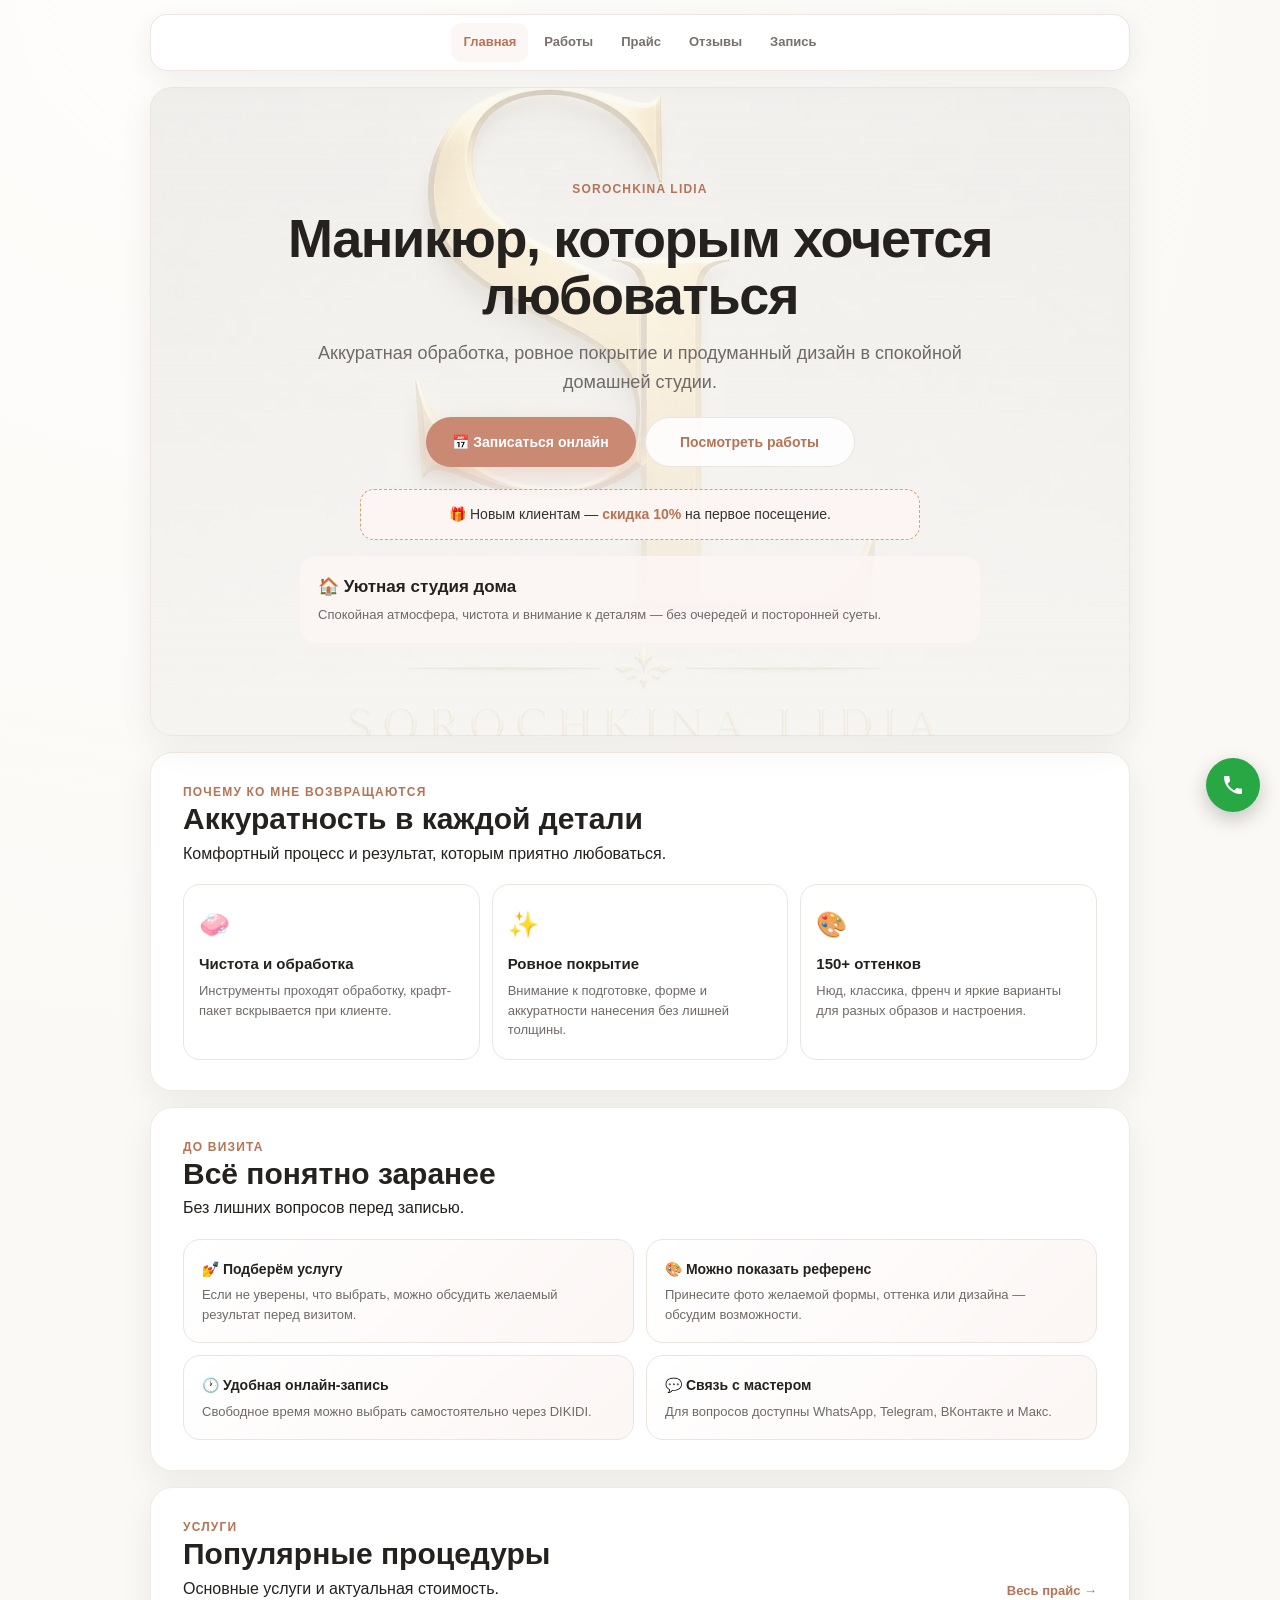
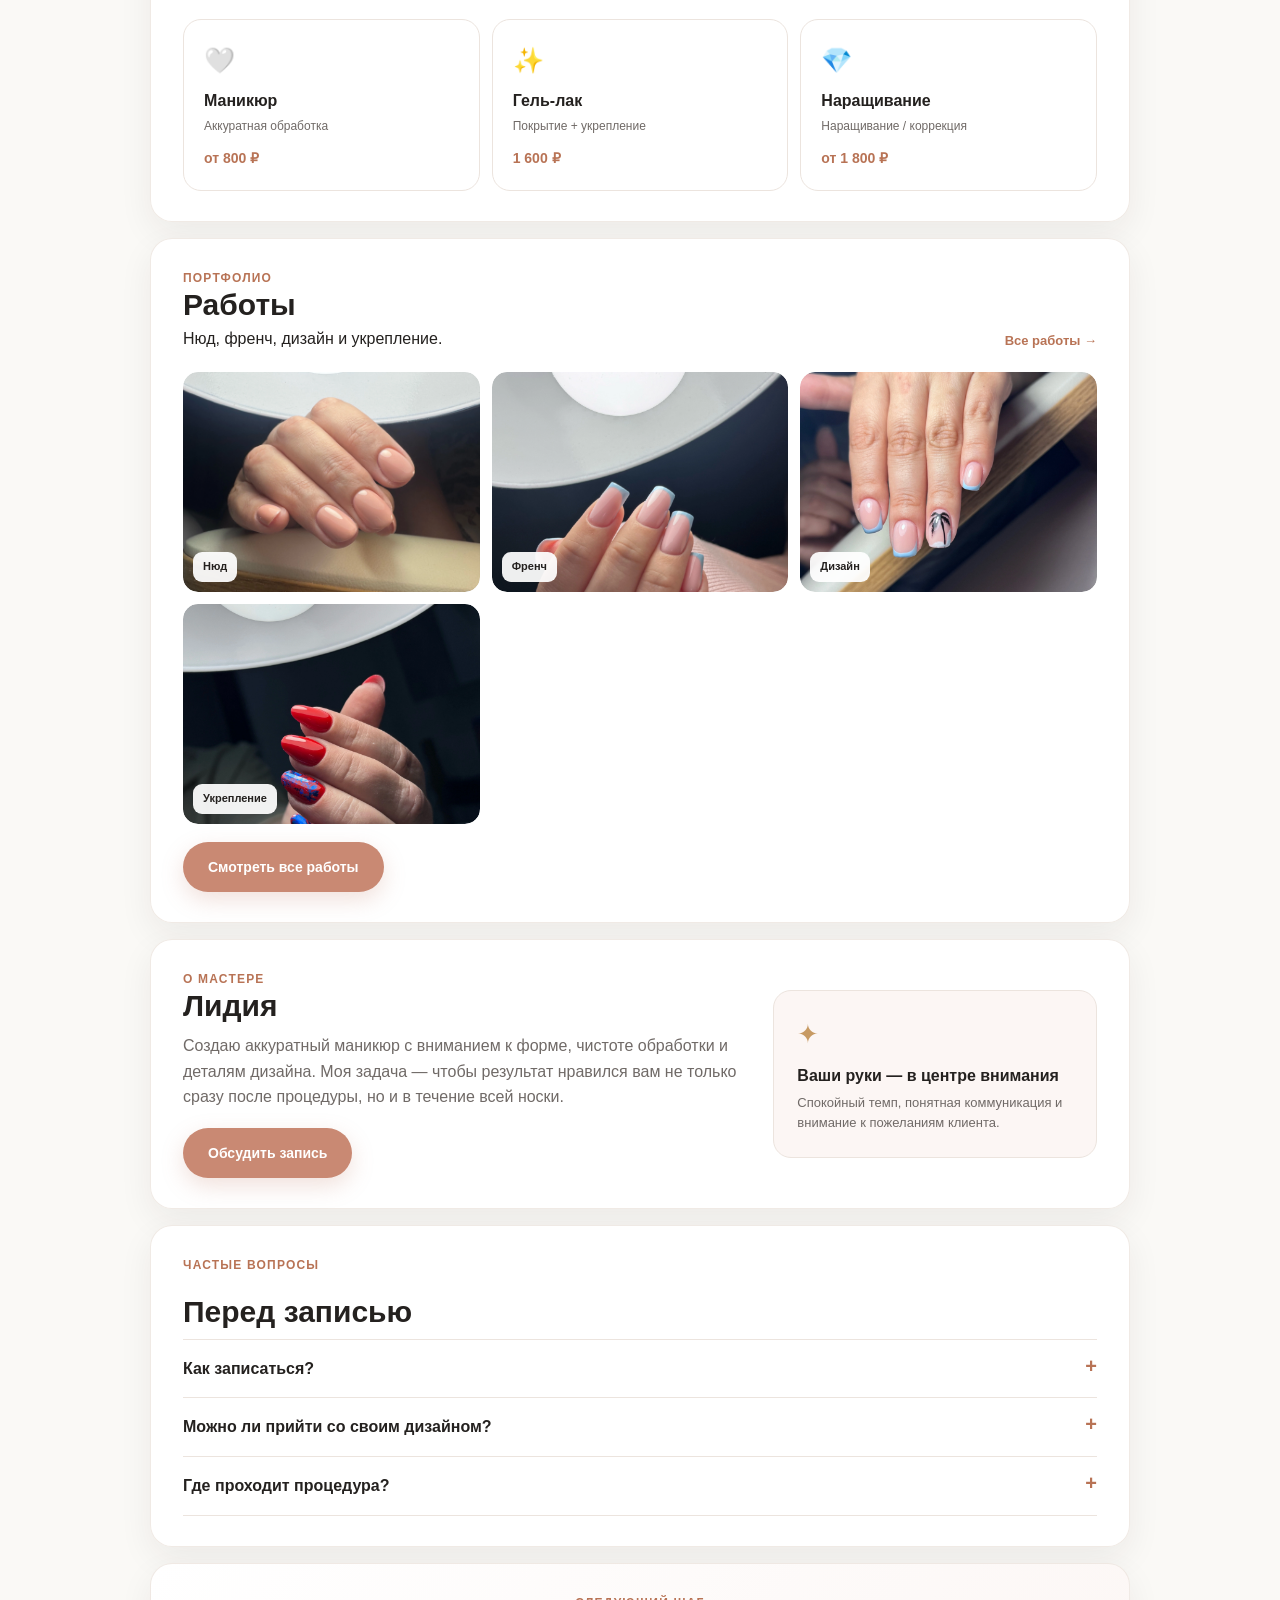
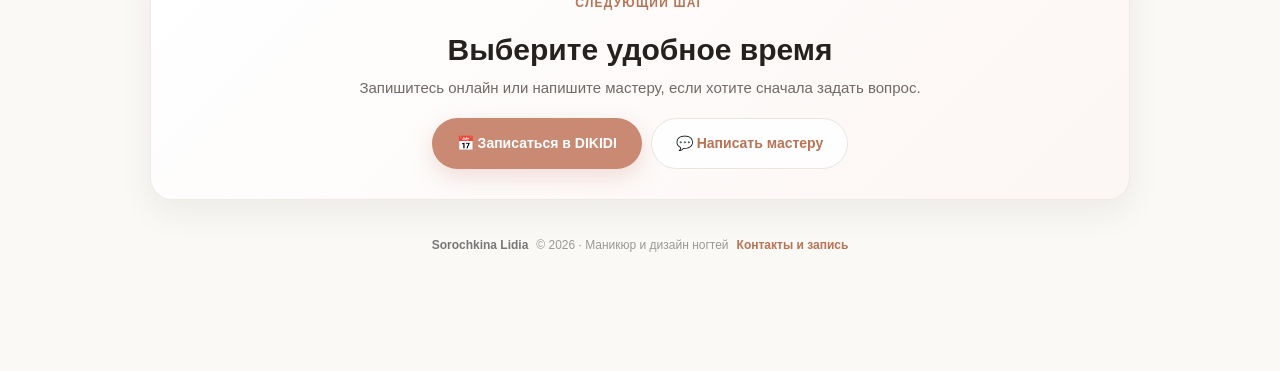
==== index.html @ 830adc74 "seo: add structured metadata to homepage" ====
<!DOCTYPE html>
<html lang="ru">
<head>
<meta charset="UTF-8"><meta name="viewport" content="width=device-width, initial-scale=1.0">
<meta name="description" content="Sorochkina Lidia — аккуратный маникюр, гель-лак, укрепление, наращивание и дизайн ногтей. Онлайн-запись и портфолио работ.">
<meta name="theme-color" content="#faf9f6"><meta name="robots" content="index,follow">
<meta property="og:title" content="Sorochkina Lidia — маникюр и дизайн ногтей"><meta property="og:description" content="Портфолио, цены и онлайн-запись к мастеру маникюра Sorochkina Lidia."><meta property="og:type" content="website">
<title>Sorochkina Lidia | Маникюр и дизайн ногтей</title><link rel="stylesheet" href="style.css">
<script type="application/ld+json">{"@context":"https://schema.org","@type":"Person","name":"Sorochkina Lidia","jobTitle":"Мастер маникюра","description":"Мастер маникюра: покрытие, укрепление, наращивание и дизайн ногтей.","sameAs":["https://vk.com/id_sorochkina.lidia","https://t.me/princess1118L"]}</script>
</head>
<body><a class="skip-link" href="#main">К содержанию</a><div class="container">
<nav class="nav-menu" aria-label="Основная навигация"><a href="index.html" class="active">Главная</a><a href="gallery.html">Работы</a><a href="prices.html">Прайс</a><a href="reviews.html">Отзывы</a><a href="booking.html">Запись</a></nav>
<main id="main">
<section class="hero"><p class="hero-kicker">SOROCHKINA LIDIA</p><h1>Маникюр, которым хочется любоваться</h1><p>Аккуратная обработка, ровное покрытие и продуманный дизайн в спокойной домашней студии.</p><div class="hero-actions"><a href="https://dikidi.ru/1671478" class="btn" target="_blank" rel="noopener noreferrer">📅 Записаться онлайн</a><a href="gallery.html" class="btn btn-light">Посмотреть работы</a></div><div class="offer"><p>🎁 Новым клиентам — <strong>скидка 10%</strong> на первое посещение.</p></div><div class="hero-studio"><h3>🏠 Уютная студия дома</h3><p>Спокойная атмосфера, чистота и внимание к деталям — без очередей и посторонней суеты.</p></div></section>
<section class="section"><div class="section-heading"><div><p class="eyebrow">Почему ко мне возвращаются</p><h2>Аккуратность в каждой детали</h2><p>Комфортный процесс и результат, которым приятно любоваться.</p></div></div><div class="benefits"><div class="benefit-card"><div class="benefit-icon">🧼</div><h3>Чистота и обработка</h3><p>Инструменты проходят обработку, крафт-пакет вскрывается при клиенте.</p></div><div class="benefit-card"><div class="benefit-icon">✨</div><h3>Ровное покрытие</h3><p>Внимание к подготовке, форме и аккуратности нанесения без лишней толщины.</p></div><div class="benefit-card"><div class="benefit-icon">🎨</div><h3>150+ оттенков</h3><p>Нюд, классика, френч и яркие варианты для разных образов и настроения.</p></div></div></section>
<section class="section"><div class="section-heading"><div><p class="eyebrow">До визита</p><h2>Всё понятно заранее</h2><p>Без лишних вопросов перед записью.</p></div></div><div class="trust-grid"><div class="trust-item"><strong>💅 Подберём услугу</strong><span>Если не уверены, что выбрать, можно обсудить желаемый результат перед визитом.</span></div><div class="trust-item"><strong>🎨 Можно показать референс</strong><span>Принесите фото желаемой формы, оттенка или дизайна — обсудим возможности.</span></div><div class="trust-item"><strong>🕐 Удобная онлайн-запись</strong><span>Свободное время можно выбрать самостоятельно через DIKIDI.</span></div><div class="trust-item"><strong>💬 Связь с мастером</strong><span>Для вопросов доступны WhatsApp, Telegram, ВКонтакте и Макс.</span></div></div></section>
<section class="section"><div class="section-heading"><div><p class="eyebrow">Услуги</p><h2>Популярные процедуры</h2><p>Основные услуги и актуальная стоимость.</p></div><a class="mini-link" href="prices.html">Весь прайс →</a></div><div class="service-grid"><a class="service-card" href="prices.html"><span class="service-icon">🤍</span><strong>Маникюр</strong><span>Аккуратная обработка</span><b>от 800 ₽</b></a><a class="service-card" href="prices.html"><span class="service-icon">✨</span><strong>Гель-лак</strong><span>Покрытие + укрепление</span><b>1 600 ₽</b></a><a class="service-card" href="prices.html"><span class="service-icon">💎</span><strong>Наращивание</strong><span>Наращивание / коррекция</span><b>от 1 800 ₽</b></a></div></section>
<section class="section"><div class="section-heading"><div><p class="eyebrow">Портфолио</p><h2>Работы</h2><p>Нюд, френч, дизайн и укрепление.</p></div><a class="mini-link" href="gallery.html">Все работы →</a></div><div class="gallery-grid home-gallery"><div class="gallery-card"><img src="photo1.jpg" alt="Маникюр в нюдовом оттенке" class="gallery-img" loading="lazy"><span class="gallery-label">Нюд</span></div><div class="gallery-card"><img src="photo2.jpg" alt="Французский маникюр" class="gallery-img" loading="lazy"><span class="gallery-label">Френч</span></div><div class="gallery-card"><img src="photo3.jpg" alt="Маникюр с дизайном" class="gallery-img" loading="lazy"><span class="gallery-label">Дизайн</span></div><div class="gallery-card"><img src="photo4.jpg" alt="Маникюр с укреплением" class="gallery-img" loading="lazy"><span class="gallery-label">Укрепление</span></div></div><a href="gallery.html" class="btn" style="margin-top:18px">Смотреть все работы</a></section>
<section class="section about-section"><div class="about-copy"><p class="eyebrow">О мастере</p><h2>Лидия</h2><p>Создаю аккуратный маникюр с вниманием к форме, чистоте обработки и деталям дизайна. Моя задача — чтобы результат нравился вам не только сразу после процедуры, но и в течение всей носки.</p><a href="booking.html" class="btn">Обсудить запись</a></div><div class="about-note"><span>✦</span><strong>Ваши руки — в центре внимания</strong><p>Спокойный темп, понятная коммуникация и внимание к пожеланиям клиента.</p></div></section>
<section class="section faq-section"><p class="eyebrow">Частые вопросы</p><h2>Перед записью</h2><details><summary>Как записаться?</summary><p>Самый быстрый способ — открыть онлайн-запись DIKIDI и выбрать подходящее время. Для вопросов можно написать мастеру.</p></details><details><summary>Можно ли прийти со своим дизайном?</summary><p>Да. Можно заранее показать референс, чтобы обсудить желаемый результат и возможность его выполнения.</p></details><details><summary>Где проходит процедура?</summary><p>Процедура проходит в уютной домашней студии. Точный адрес и детали визита уточняются при записи.</p></details></section>
<section class="section final-cta"><p class="eyebrow">Следующий шаг</p><h2>Выберите удобное время</h2><p>Запишитесь онлайн или напишите мастеру, если хотите сначала задать вопрос.</p><div class="hero-actions"><a href="https://dikidi.ru/1671478" class="btn" target="_blank" rel="noopener noreferrer">📅 Записаться в DIKIDI</a><a href="booking.html" class="btn btn-light">💬 Написать мастеру</a></div></section>
</main><footer class="footer"><strong>Sorochkina Lidia</strong><span>© 2026 · Маникюр и дизайн ногтей</span><a href="booking.html">Контакты и запись</a></footer></div>
<a href="tel:+79208876591" class="phone-float-btn" aria-label="Позвонить мастеру"><svg xmlns="http://www.w3.org/2000/svg" viewBox="0 0 24 24" fill="white" width="24" height="24" aria-hidden="true"><path d="M6.62 10.79c1.44 2.83 3.76 5.14 6.59 6.59l2.2-2.2c.27-.27.67-.36 1.02-.24 1.12.37 2.33.57 3.57.57.55 0 1 .45 1 1V20c0 .55-.45 1-1 1-9.39 0-17-7.61-17-17 0-.55.45-1 1-1h3.5c.55 0 1 .45 1 1 0 1.25.2 2.45.57 3.57.11.35.03.74-.25 1.02l-2.2 2.2z"/></svg></a><div class="mobile-cta"><a class="cta-primary" href="https://dikidi.ru/1671478" target="_blank" rel="noopener noreferrer">📅 Записаться</a><a class="cta-secondary" href="booking.html">💬 Написать</a></div><script src="script.js" defer></script>
</body></html>
---- style.css ----
:root{--bg:#faf9f6;--surface:#fff;--soft:#fcf6f4;--text:#24211f;--muted:#706a67;--accent:#c98973;--accent-dark:#b87355;--line:#ece4de;--gold:#c79a63;--shadow:0 12px 34px rgba(44,36,31,.065);--radius:22px}
*{margin:0;padding:0;box-sizing:border-box}
html{scroll-behavior:smooth}
body{background:radial-gradient(circle at 15% 0%,#fffdfb 0,transparent 30%),var(--bg);color:var(--text);line-height:1.6;font-family:-apple-system,BlinkMacSystemFont,"Segoe UI",Roboto,Helvetica,Arial,sans-serif;padding-bottom:76px}
body.no-scroll{overflow:hidden}
a{color:inherit}button,input{font:inherit}
.skip-link{position:fixed;left:12px;top:-60px;z-index:20000;background:#24211f;color:#fff;padding:10px 14px;border-radius:10px;text-decoration:none}.skip-link:focus{top:12px}
.container{width:min(calc(100% - 24px),980px);margin:0 auto;padding:14px 0 20px}
.nav-menu{position:sticky;top:10px;z-index:50;display:flex;justify-content:center;flex-wrap:wrap;gap:4px;background:rgba(255,255,255,.94);backdrop-filter:blur(14px);padding:8px;border:1px solid rgba(236,228,222,.9);border-radius:17px;margin-bottom:16px;box-shadow:0 7px 25px rgba(44,36,31,.07)}
.nav-menu a{text-decoration:none;color:#77706c;font-size:13px;font-weight:700;padding:9px 12px;border-radius:11px;transition:.2s ease}.nav-menu a:hover,.nav-menu a.active{color:var(--accent-dark);background:var(--soft)}
.section,.hero{background:rgba(255,255,255,.97);padding:30px 22px;border-radius:var(--radius);margin-bottom:16px;box-shadow:var(--shadow);border:1px solid rgba(236,228,222,.78)}
.section h2{font-size:clamp(24px,4vw,30px);line-height:1.15;margin-bottom:9px}.section>p{font-size:15px;color:var(--muted);margin-bottom:20px}
.hero{position:relative;overflow:hidden;text-align:center;padding:clamp(54px,9vw,92px) 22px;background-image:linear-gradient(rgba(250,249,246,.76),rgba(250,249,246,.92)),url('logo.jpg');background-size:cover;background-position:center}
.hero h1{max-width:760px;margin:0 auto 15px;font-size:clamp(31px,5.2vw,54px);line-height:1.06;letter-spacing:-.025em}.hero>p:not(.hero-kicker){max-width:680px;margin:0 auto 20px;font-size:clamp(15px,2vw,18px);color:var(--muted)}
.hero-kicker,.eyebrow{color:var(--accent-dark)!important;font-weight:850!important;letter-spacing:.1em;text-transform:uppercase;font-size:12px!important}.hero-kicker{margin-bottom:11px!important}
.hero-actions{display:flex;justify-content:center;gap:9px;flex-wrap:wrap}.btn{display:inline-flex;align-items:center;justify-content:center;min-height:48px;background:var(--accent);color:#fff;padding:13px 24px;border-radius:999px;text-decoration:none;font-weight:800;font-size:14px;text-align:center;box-shadow:0 8px 22px rgba(201,137,115,.25);transition:.2s ease;border:1px solid transparent}.btn:hover{transform:translateY(-2px);background:var(--accent-dark);box-shadow:0 11px 26px rgba(201,137,115,.31)}.btn:focus-visible,.mini-link:focus-visible,.nav-menu a:focus-visible,.service-card:focus-visible{outline:3px solid rgba(201,137,115,.35);outline-offset:3px}.btn-light{background:rgba(255,255,255,.86);color:var(--accent-dark);border-color:var(--line);box-shadow:none}.btn-light:hover{background:#fff}.hero .btn{min-width:210px}
.offer{max-width:560px;margin:22px auto 16px;padding:13px 16px;border:1.5px dashed #d4a373;border-radius:14px;background:rgba(252,246,244,.92)}.offer p{margin:0!important;color:#333!important;font-size:14px!important}.offer strong{color:var(--accent-dark)}
.hero-studio{max-width:680px;margin:0 auto;padding:17px 18px;border-radius:16px;background:rgba(252,246,244,.9);text-align:left}.hero-studio h3{margin-bottom:5px;font-size:17px}.hero-studio p{margin:0!important;color:var(--muted);font-size:13px!important}
.section-heading{display:flex;justify-content:space-between;align-items:end;gap:18px;margin-bottom:18px}.section-heading h2{margin-bottom:4px}.section-heading p{margin:0}.mini-link{color:var(--accent-dark);font-size:13px;font-weight:800;text-decoration:none;white-space:nowrap}
.benefits{display:grid;grid-template-columns:repeat(3,1fr);gap:12px}.benefit-card{padding:19px 15px;border:1px solid var(--line);border-radius:17px;background:#fff}.benefit-icon{font-size:25px;margin-bottom:8px}.benefit-card h3{font-size:15px;margin-bottom:5px}.benefit-card p{margin:0;color:var(--muted);font-size:13px;line-height:1.5}
.trust-grid{display:grid;grid-template-columns:repeat(2,1fr);gap:12px}.trust-item{padding:18px;border:1px solid var(--line);border-radius:17px;background:linear-gradient(135deg,#fff,#fcf6f4)}.trust-item strong{display:block;margin-bottom:5px;font-size:14px}.trust-item span{display:block;font-size:13px;color:var(--muted);line-height:1.5}
.service-grid{display:grid;grid-template-columns:repeat(3,1fr);gap:12px}.service-card{display:flex;flex-direction:column;gap:3px;padding:20px;border:1px solid var(--line);border-radius:18px;background:#fff;text-decoration:none;transition:.2s ease}.service-card:hover{transform:translateY(-3px);box-shadow:0 12px 28px rgba(44,36,31,.08);border-color:#dfc9bd}.service-icon{font-size:25px;margin-bottom:5px}.service-card strong{font-size:16px}.service-card span:not(.service-icon){font-size:12px;color:var(--muted)}.service-card b{color:var(--accent-dark);font-size:14px;margin-top:8px}
.price-list{margin-top:18px}.price-item{display:flex;justify-content:space-between;align-items:center;gap:18px;padding:17px 0;border-bottom:1px dashed var(--line)}.price-item:last-child{border-bottom:none}.price-name{color:#444;flex:1;font-size:14px}.price-name small{color:var(--muted);font-size:12px}.price-value{color:var(--accent-dark);font-weight:850;white-space:nowrap}
.gallery-grid{display:grid;grid-template-columns:repeat(2,minmax(0,1fr));gap:12px;margin-top:20px}.gallery-img{width:100%;height:220px;display:block;object-fit:cover;border-radius:15px;cursor:zoom-in;box-shadow:0 5px 18px rgba(0,0,0,.07);transition:transform .25s ease,filter .25s ease}.gallery-img:hover{transform:translateY(-2px);filter:brightness(.96)}.gallery-card{position:relative;overflow:hidden;border-radius:15px}.gallery-card .gallery-img{margin:0}.gallery-label{position:absolute;left:10px;bottom:10px;background:rgba(255,255,255,.93);padding:6px 10px;border-radius:9px;font-size:11px;font-weight:800;pointer-events:none}
.review-card{background:var(--soft);padding:17px;border-radius:16px;margin-bottom:12px;border:1px solid var(--line)}.review-header{display:flex;justify-content:space-between;gap:10px;margin-bottom:6px;font-size:14px}.review-author{font-weight:800}.review-stars{color:var(--accent);letter-spacing:2px;font-size:12px}.review-text{font-size:13px;color:#555;line-height:1.5}
.booking-grid{display:grid;grid-template-columns:1fr 1fr;gap:12px;margin-top:18px}.booking-card{padding:21px;border:1px solid var(--line);border-radius:18px;background:#fff}.booking-card h3{margin-bottom:6px}.booking-card p{color:var(--muted);font-size:14px;margin-bottom:14px}.booking-card .btn{width:100%}
.social-container{display:grid;grid-template-columns:repeat(2,1fr);gap:8px;margin-top:14px}.social-btn{padding:12px 8px;border-radius:12px;text-align:center;text-decoration:none;color:#fff;font-size:12px;font-weight:800;transition:.2s ease}.social-btn:hover{transform:translateY(-2px);filter:brightness(.96)}.btn-wa{background:#25D366}.btn-tg{background:#0088cc}.btn-vk{background:#0077ff}.btn-max{background:#333}
.about-section{display:grid;grid-template-columns:1.4fr .8fr;gap:24px;align-items:center}.about-copy p:not(.eyebrow){max-width:650px;color:var(--muted);margin:0 0 18px}.about-note{padding:23px;border-radius:18px;background:var(--soft);border:1px solid var(--line)}.about-note span{font-size:26px;color:var(--gold)}.about-note strong{display:block;margin:7px 0 4px}.about-note p{font-size:13px;color:var(--muted)}
.faq-section details{border-top:1px solid var(--line);padding:16px 0}.faq-section details:last-child{border-bottom:1px solid var(--line)}.faq-section summary{cursor:pointer;font-weight:750;list-style:none;padding-right:25px;position:relative}.faq-section summary::-webkit-details-marker{display:none}.faq-section summary:after{content:'+';position:absolute;right:0;color:var(--accent-dark);font-size:20px;line-height:1}.faq-section details[open] summary:after{content:'−'}.faq-section details p{color:var(--muted);font-size:14px;margin:9px 0 0;max-width:800px}
.final-cta{text-align:center;background:linear-gradient(135deg,#fff,#fcf6f4)}.final-cta>p:not(.eyebrow){max-width:620px;margin:0 auto 18px}.final-cta .hero-actions{margin-top:5px}
.footer{display:flex;justify-content:center;align-items:center;gap:8px;flex-wrap:wrap;text-align:center;padding:20px 10px;font-size:12px;color:#999}.footer strong{color:#777}.footer a{color:var(--accent-dark);font-weight:750;text-decoration:none}
.phone-float-btn{position:fixed;bottom:88px;right:20px;width:54px;height:54px;background:#28a745;border-radius:50%;display:flex;align-items:center;justify-content:center;box-shadow:0 7px 20px rgba(0,0,0,.22);z-index:9999;transition:transform .2s ease}.phone-float-btn:hover{transform:scale(1.08)}
.mobile-cta{display:none;position:fixed;left:10px;right:10px;bottom:10px;z-index:9998;padding:6px;background:rgba(255,255,255,.95);backdrop-filter:blur(12px);border:1px solid var(--line);border-radius:16px;box-shadow:0 8px 30px rgba(44,36,31,.15);grid-template-columns:1fr 1fr;gap:6px}.mobile-cta a{min-height:46px;display:flex;align-items:center;justify-content:center;border-radius:11px;text-decoration:none;font-size:13px;font-weight:850}.mobile-cta .cta-primary{background:var(--accent);color:#fff}.mobile-cta .cta-secondary{background:var(--soft);color:var(--accent-dark)}
.lightbox{position:fixed;inset:0;background:rgba(20,17,15,.93);display:none;align-items:center;justify-content:center;padding:24px;z-index:10000}.lightbox.open{display:flex}.lightbox img{max-width:min(100%,1100px);max-height:88vh;object-fit:contain;border-radius:12px}.lightbox-close{position:absolute;top:16px;right:18px;width:44px;height:44px;border:0;border-radius:50%;background:#fff;color:#333;font-size:25px;cursor:pointer}.lightbox-prev,.lightbox-next{position:absolute;top:50%;transform:translateY(-50%);width:46px;height:46px;border:0;border-radius:50%;background:rgba(255,255,255,.92);color:#333;font-size:24px;cursor:pointer}.lightbox-prev{left:18px}.lightbox-next{right:18px}.lightbox-caption{position:absolute;bottom:18px;left:70px;right:70px;text-align:center;color:#fff;font-size:13px}
@media(min-width:701px){.gallery-grid{grid-template-columns:repeat(3,minmax(0,1fr))}.section,.hero{padding-left:32px;padding-right:32px}}
@media(max-width:700px){.container{width:min(calc(100% - 20px),600px)}.nav-menu{justify-content:flex-start;overflow-x:auto;flex-wrap:nowrap;scrollbar-width:none}.nav-menu::-webkit-scrollbar{display:none}.nav-menu a{flex:0 0 auto}.benefits,.booking-grid,.service-grid,.trust-grid{grid-template-columns:1fr}.about-section{grid-template-columns:1fr;gap:16px}.gallery-img{height:180px}.section-heading{align-items:start;flex-direction:column;gap:4px}.mini-link{display:none}.mobile-cta{display:grid}.phone-float-btn{bottom:82px}.lightbox-prev{left:9px}.lightbox-next{right:9px}.lightbox-caption{left:60px;right:60px}}
@media(max-width:420px){.hero h1{font-size:29px}.section,.hero{padding:23px 16px}.gallery-grid{gap:9px}.gallery-img{height:155px}.phone-float-btn{width:50px;height:50px;right:14px;bottom:78px}.hero-actions .btn{width:100%}.service-card{padding:17px}}
@media(prefers-reduced-motion:reduce){html{scroll-behavior:auto}.btn,.gallery-img,.service-card,.social-btn{transition:none}}
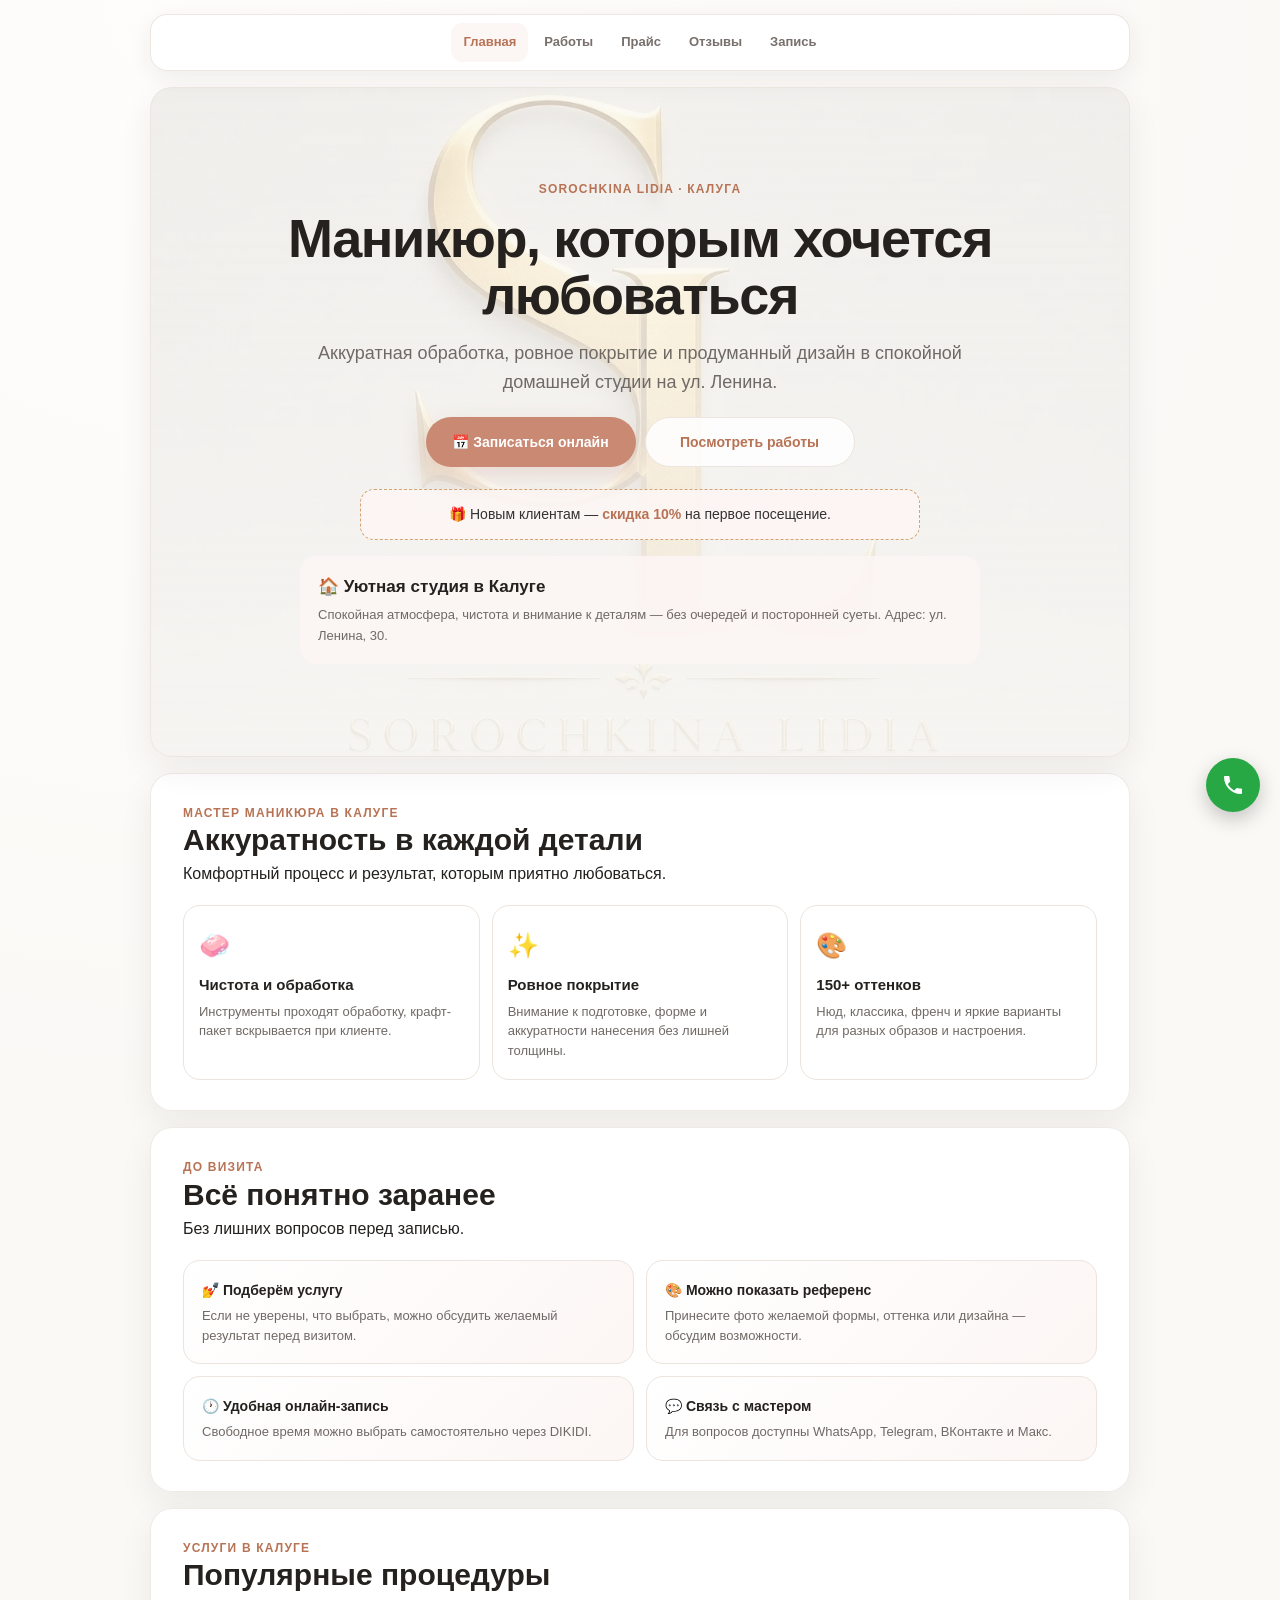
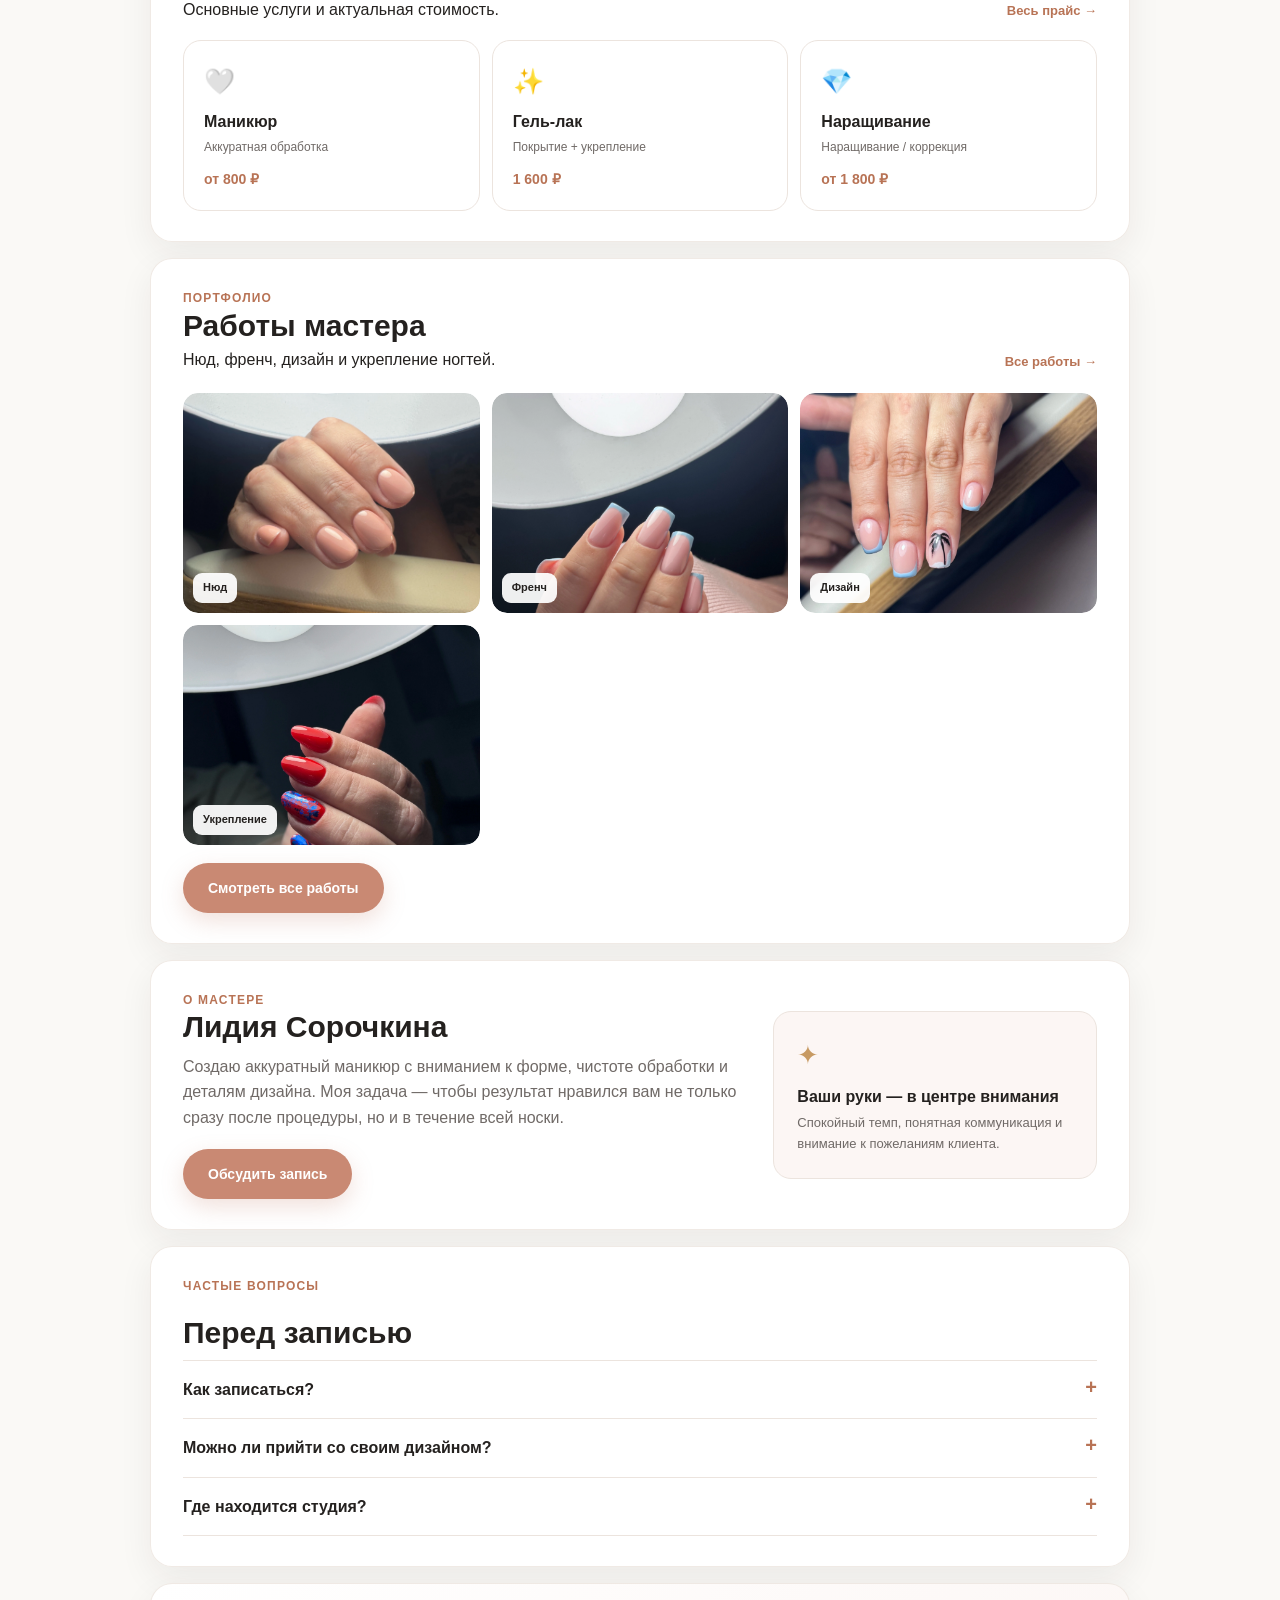
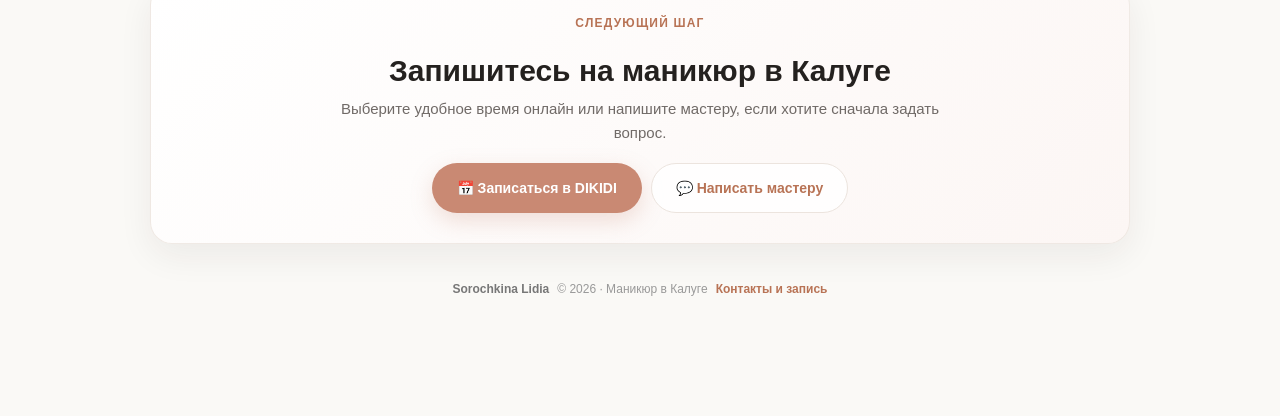
==== commit d900b7ad: "seo: optimize homepage for local Kaluga searches" ====
--- a/index.html
+++ b/index.html
@@ -2,23 +2,24 @@
 <html lang="ru">
 <head>
 <meta charset="UTF-8"><meta name="viewport" content="width=device-width, initial-scale=1.0">
-<meta name="description" content="Sorochkina Lidia — аккуратный маникюр, гель-лак, укрепление, наращивание и дизайн ногтей. Онлайн-запись и портфолио работ.">
-<meta name="theme-color" content="#faf9f6"><meta name="robots" content="index,follow">
-<meta property="og:title" content="Sorochkina Lidia — маникюр и дизайн ногтей"><meta property="og:description" content="Портфолио, цены и онлайн-запись к мастеру маникюра Sorochkina Lidia."><meta property="og:type" content="website">
-<title>Sorochkina Lidia | Маникюр и дизайн ногтей</title><link rel="stylesheet" href="style.css">
-<script type="application/ld+json">{"@context":"https://schema.org","@type":"Person","name":"Sorochkina Lidia","jobTitle":"Мастер маникюра","description":"Мастер маникюра: покрытие, укрепление, наращивание и дизайн ногтей.","sameAs":["https://vk.com/id_sorochkina.lidia","https://t.me/princess1118L"]}</script>
+<meta name="description" content="Sorochkina Lidia — мастер маникюра в Калуге. Маникюр, гель-лак, укрепление, наращивание и дизайн ногтей. Онлайн-запись.">
+<meta name="theme-color" content="#faf9f6"><meta name="robots" content="index,follow,max-image-preview:large">
+<link rel="canonical" href="https://alexandrsorochkin06-cloud.github.io/lidiya-site/">
+<meta property="og:title" content="Sorochkina Lidia — мастер маникюра в Калуге"><meta property="og:description" content="Маникюр, гель-лак, укрепление, наращивание и дизайн ногтей в Калуге. Портфолио, цены и онлайн-запись."><meta property="og:type" content="website"><meta property="og:locale" content="ru_RU">
+<title>Sorochkina Lidia — мастер маникюра в Калуге</title><link rel="stylesheet" href="style.css">
+<script type="application/ld+json">{"@context":"https://schema.org","@type":"NailSalon","name":"Sorochkina Lidia","description":"Мастер маникюра в Калуге: маникюр, гель-лак, укрепление, наращивание и дизайн ногтей.","url":"https://alexandrsorochkin06-cloud.github.io/lidiya-site/","telephone":"+79208876591","priceRange":"₽₽","address":{"@type":"PostalAddress","streetAddress":"ул. Ленина, 30","addressLocality":"Калуга","addressCountry":"RU"},"sameAs":["https://vk.com/id_sorochkina.lidia","https://t.me/princess1118L","https://dikidi.ru/1671478"]}</script>
 </head>
 <body><a class="skip-link" href="#main">К содержанию</a><div class="container">
 <nav class="nav-menu" aria-label="Основная навигация"><a href="index.html" class="active">Главная</a><a href="gallery.html">Работы</a><a href="prices.html">Прайс</a><a href="reviews.html">Отзывы</a><a href="booking.html">Запись</a></nav>
 <main id="main">
-<section class="hero"><p class="hero-kicker">SOROCHKINA LIDIA</p><h1>Маникюр, которым хочется любоваться</h1><p>Аккуратная обработка, ровное покрытие и продуманный дизайн в спокойной домашней студии.</p><div class="hero-actions"><a href="https://dikidi.ru/1671478" class="btn" target="_blank" rel="noopener noreferrer">📅 Записаться онлайн</a><a href="gallery.html" class="btn btn-light">Посмотреть работы</a></div><div class="offer"><p>🎁 Новым клиентам — <strong>скидка 10%</strong> на первое посещение.</p></div><div class="hero-studio"><h3>🏠 Уютная студия дома</h3><p>Спокойная атмосфера, чистота и внимание к деталям — без очередей и посторонней суеты.</p></div></section>
-<section class="section"><div class="section-heading"><div><p class="eyebrow">Почему ко мне возвращаются</p><h2>Аккуратность в каждой детали</h2><p>Комфортный процесс и результат, которым приятно любоваться.</p></div></div><div class="benefits"><div class="benefit-card"><div class="benefit-icon">🧼</div><h3>Чистота и обработка</h3><p>Инструменты проходят обработку, крафт-пакет вскрывается при клиенте.</p></div><div class="benefit-card"><div class="benefit-icon">✨</div><h3>Ровное покрытие</h3><p>Внимание к подготовке, форме и аккуратности нанесения без лишней толщины.</p></div><div class="benefit-card"><div class="benefit-icon">🎨</div><h3>150+ оттенков</h3><p>Нюд, классика, френч и яркие варианты для разных образов и настроения.</p></div></div></section>
+<section class="hero"><p class="hero-kicker">SOROCHKINA LIDIA · КАЛУГА</p><h1>Маникюр, которым хочется любоваться</h1><p>Аккуратная обработка, ровное покрытие и продуманный дизайн в спокойной домашней студии на ул. Ленина.</p><div class="hero-actions"><a href="https://dikidi.ru/1671478" class="btn" target="_blank" rel="noopener noreferrer">📅 Записаться онлайн</a><a href="gallery.html" class="btn btn-light">Посмотреть работы</a></div><div class="offer"><p>🎁 Новым клиентам — <strong>скидка 10%</strong> на первое посещение.</p></div><div class="hero-studio"><h3>🏠 Уютная студия в Калуге</h3><p>Спокойная атмосфера, чистота и внимание к деталям — без очередей и посторонней суеты. Адрес: ул. Ленина, 30.</p></div></section>
+<section class="section"><div class="section-heading"><div><p class="eyebrow">Мастер маникюра в Калуге</p><h2>Аккуратность в каждой детали</h2><p>Комфортный процесс и результат, которым приятно любоваться.</p></div></div><div class="benefits"><div class="benefit-card"><div class="benefit-icon">🧼</div><h3>Чистота и обработка</h3><p>Инструменты проходят обработку, крафт-пакет вскрывается при клиенте.</p></div><div class="benefit-card"><div class="benefit-icon">✨</div><h3>Ровное покрытие</h3><p>Внимание к подготовке, форме и аккуратности нанесения без лишней толщины.</p></div><div class="benefit-card"><div class="benefit-icon">🎨</div><h3>150+ оттенков</h3><p>Нюд, классика, френч и яркие варианты для разных образов и настроения.</p></div></div></section>
 <section class="section"><div class="section-heading"><div><p class="eyebrow">До визита</p><h2>Всё понятно заранее</h2><p>Без лишних вопросов перед записью.</p></div></div><div class="trust-grid"><div class="trust-item"><strong>💅 Подберём услугу</strong><span>Если не уверены, что выбрать, можно обсудить желаемый результат перед визитом.</span></div><div class="trust-item"><strong>🎨 Можно показать референс</strong><span>Принесите фото желаемой формы, оттенка или дизайна — обсудим возможности.</span></div><div class="trust-item"><strong>🕐 Удобная онлайн-запись</strong><span>Свободное время можно выбрать самостоятельно через DIKIDI.</span></div><div class="trust-item"><strong>💬 Связь с мастером</strong><span>Для вопросов доступны WhatsApp, Telegram, ВКонтакте и Макс.</span></div></div></section>
-<section class="section"><div class="section-heading"><div><p class="eyebrow">Услуги</p><h2>Популярные процедуры</h2><p>Основные услуги и актуальная стоимость.</p></div><a class="mini-link" href="prices.html">Весь прайс →</a></div><div class="service-grid"><a class="service-card" href="prices.html"><span class="service-icon">🤍</span><strong>Маникюр</strong><span>Аккуратная обработка</span><b>от 800 ₽</b></a><a class="service-card" href="prices.html"><span class="service-icon">✨</span><strong>Гель-лак</strong><span>Покрытие + укрепление</span><b>1 600 ₽</b></a><a class="service-card" href="prices.html"><span class="service-icon">💎</span><strong>Наращивание</strong><span>Наращивание / коррекция</span><b>от 1 800 ₽</b></a></div></section>
-<section class="section"><div class="section-heading"><div><p class="eyebrow">Портфолио</p><h2>Работы</h2><p>Нюд, френч, дизайн и укрепление.</p></div><a class="mini-link" href="gallery.html">Все работы →</a></div><div class="gallery-grid home-gallery"><div class="gallery-card"><img src="photo1.jpg" alt="Маникюр в нюдовом оттенке" class="gallery-img" loading="lazy"><span class="gallery-label">Нюд</span></div><div class="gallery-card"><img src="photo2.jpg" alt="Французский маникюр" class="gallery-img" loading="lazy"><span class="gallery-label">Френч</span></div><div class="gallery-card"><img src="photo3.jpg" alt="Маникюр с дизайном" class="gallery-img" loading="lazy"><span class="gallery-label">Дизайн</span></div><div class="gallery-card"><img src="photo4.jpg" alt="Маникюр с укреплением" class="gallery-img" loading="lazy"><span class="gallery-label">Укрепление</span></div></div><a href="gallery.html" class="btn" style="margin-top:18px">Смотреть все работы</a></section>
-<section class="section about-section"><div class="about-copy"><p class="eyebrow">О мастере</p><h2>Лидия</h2><p>Создаю аккуратный маникюр с вниманием к форме, чистоте обработки и деталям дизайна. Моя задача — чтобы результат нравился вам не только сразу после процедуры, но и в течение всей носки.</p><a href="booking.html" class="btn">Обсудить запись</a></div><div class="about-note"><span>✦</span><strong>Ваши руки — в центре внимания</strong><p>Спокойный темп, понятная коммуникация и внимание к пожеланиям клиента.</p></div></section>
-<section class="section faq-section"><p class="eyebrow">Частые вопросы</p><h2>Перед записью</h2><details><summary>Как записаться?</summary><p>Самый быстрый способ — открыть онлайн-запись DIKIDI и выбрать подходящее время. Для вопросов можно написать мастеру.</p></details><details><summary>Можно ли прийти со своим дизайном?</summary><p>Да. Можно заранее показать референс, чтобы обсудить желаемый результат и возможность его выполнения.</p></details><details><summary>Где проходит процедура?</summary><p>Процедура проходит в уютной домашней студии. Точный адрес и детали визита уточняются при записи.</p></details></section>
-<section class="section final-cta"><p class="eyebrow">Следующий шаг</p><h2>Выберите удобное время</h2><p>Запишитесь онлайн или напишите мастеру, если хотите сначала задать вопрос.</p><div class="hero-actions"><a href="https://dikidi.ru/1671478" class="btn" target="_blank" rel="noopener noreferrer">📅 Записаться в DIKIDI</a><a href="booking.html" class="btn btn-light">💬 Написать мастеру</a></div></section>
-</main><footer class="footer"><strong>Sorochkina Lidia</strong><span>© 2026 · Маникюр и дизайн ногтей</span><a href="booking.html">Контакты и запись</a></footer></div>
-<a href="tel:+79208876591" class="phone-float-btn" aria-label="Позвонить мастеру"><svg xmlns="http://www.w3.org/2000/svg" viewBox="0 0 24 24" fill="white" width="24" height="24" aria-hidden="true"><path d="M6.62 10.79c1.44 2.83 3.76 5.14 6.59 6.59l2.2-2.2c.27-.27.67-.36 1.02-.24 1.12.37 2.33.57 3.57.57.55 0 1 .45 1 1V20c0 .55-.45 1-1 1-9.39 0-17-7.61-17-17 0-.55.45-1 1-1h3.5c.55 0 1 .45 1 1 0 1.25.2 2.45.57 3.57.11.35.03.74-.25 1.02l-2.2 2.2z"/></svg></a><div class="mobile-cta"><a class="cta-primary" href="https://dikidi.ru/1671478" target="_blank" rel="noopener noreferrer">📅 Записаться</a><a class="cta-secondary" href="booking.html">💬 Написать</a></div><script src="script.js" defer></script>
+<section class="section"><div class="section-heading"><div><p class="eyebrow">Услуги в Калуге</p><h2>Популярные процедуры</h2><p>Основные услуги и актуальная стоимость.</p></div><a class="mini-link" href="prices.html">Весь прайс →</a></div><div class="service-grid"><a class="service-card" href="prices.html"><span class="service-icon">🤍</span><strong>Маникюр</strong><span>Аккуратная обработка</span><b>от 800 ₽</b></a><a class="service-card" href="prices.html"><span class="service-icon">✨</span><strong>Гель-лак</strong><span>Покрытие + укрепление</span><b>1 600 ₽</b></a><a class="service-card" href="prices.html"><span class="service-icon">💎</span><strong>Наращивание</strong><span>Наращивание / коррекция</span><b>от 1 800 ₽</b></a></div></section>
+<section class="section"><div class="section-heading"><div><p class="eyebrow">Портфолио</p><h2>Работы мастера</h2><p>Нюд, френч, дизайн и укрепление ногтей.</p></div><a class="mini-link" href="gallery.html">Все работы →</a></div><div class="gallery-grid home-gallery"><div class="gallery-card"><img src="photo1.jpg" alt="Нюдовый маникюр — работа Sorochkina Lidia в Калуге" class="gallery-img" loading="lazy"><span class="gallery-label">Нюд</span></div><div class="gallery-card"><img src="photo2.jpg" alt="Французский маникюр — работа Sorochkina Lidia" class="gallery-img" loading="lazy"><span class="gallery-label">Френч</span></div><div class="gallery-card"><img src="photo3.jpg" alt="Маникюр с дизайном — работа Sorochkina Lidia" class="gallery-img" loading="lazy"><span class="gallery-label">Дизайн</span></div><div class="gallery-card"><img src="photo4.jpg" alt="Маникюр с укреплением — работа Sorochkina Lidia" class="gallery-img" loading="lazy"><span class="gallery-label">Укрепление</span></div></div><a href="gallery.html" class="btn" style="margin-top:18px">Смотреть все работы</a></section>
+<section class="section about-section"><div class="about-copy"><p class="eyebrow">О мастере</p><h2>Лидия Сорочкина</h2><p>Создаю аккуратный маникюр с вниманием к форме, чистоте обработки и деталям дизайна. Моя задача — чтобы результат нравился вам не только сразу после процедуры, но и в течение всей носки.</p><a href="booking.html" class="btn">Обсудить запись</a></div><div class="about-note"><span>✦</span><strong>Ваши руки — в центре внимания</strong><p>Спокойный темп, понятная коммуникация и внимание к пожеланиям клиента.</p></div></section>
+<section class="section faq-section"><p class="eyebrow">Частые вопросы</p><h2>Перед записью</h2><details><summary>Как записаться?</summary><p>Самый быстрый способ — открыть онлайн-запись DIKIDI и выбрать подходящее время. Для вопросов можно написать мастеру.</p></details><details><summary>Можно ли прийти со своим дизайном?</summary><p>Да. Можно заранее показать референс, чтобы обсудить желаемый результат и возможность его выполнения.</p></details><details><summary>Где находится студия?</summary><p>Студия находится в Калуге по адресу: ул. Ленина, 30. Точные организационные детали визита уточняются при записи.</p></details></section>
+<section class="section final-cta"><p class="eyebrow">Следующий шаг</p><h2>Запишитесь на маникюр в Калуге</h2><p>Выберите удобное время онлайн или напишите мастеру, если хотите сначала задать вопрос.</p><div class="hero-actions"><a href="https://dikidi.ru/1671478" class="btn" target="_blank" rel="noopener noreferrer">📅 Записаться в DIKIDI</a><a href="booking.html" class="btn btn-light">💬 Написать мастеру</a></div></section>
+</main><footer class="footer"><strong>Sorochkina Lidia</strong><span>© 2026 · Маникюр в Калуге</span><a href="booking.html">Контакты и запись</a></footer></div>
+<a href="tel:+79208876591" class="phone-float-btn" aria-label="Позвонить мастеру"><svg xmlns="http://www.w3.org/2000/svg" viewBox="0 0 24 24" fill="white" width="24" height="24" aria-hidden="true"><path d="M6.62 10.79c1.44 2.83 3.76 5.14 6.59 6.59l2.2-2.2c.27-.27.67-.36 1.02-.24 1.12.37 2.33.57 3.57.57.55 0 1 .45 1 1V20c0 .55-.45 1-1 1-9.39 0-17-7.61-17-17 0-.55.45-1 1-1h3.5c.55 0 1 .45 1 1 0 1.25.2 2.45.57 3.57.11.35.03.74.25 1.02l-2.2 2.2z"/></svg></a><div class="mobile-cta"><a class="cta-primary" href="https://dikidi.ru/1671478" target="_blank" rel="noopener noreferrer">📅 Записаться</a><a class="cta-secondary" href="booking.html">💬 Написать</a></div><script src="script.js" defer></script>
 </body></html>
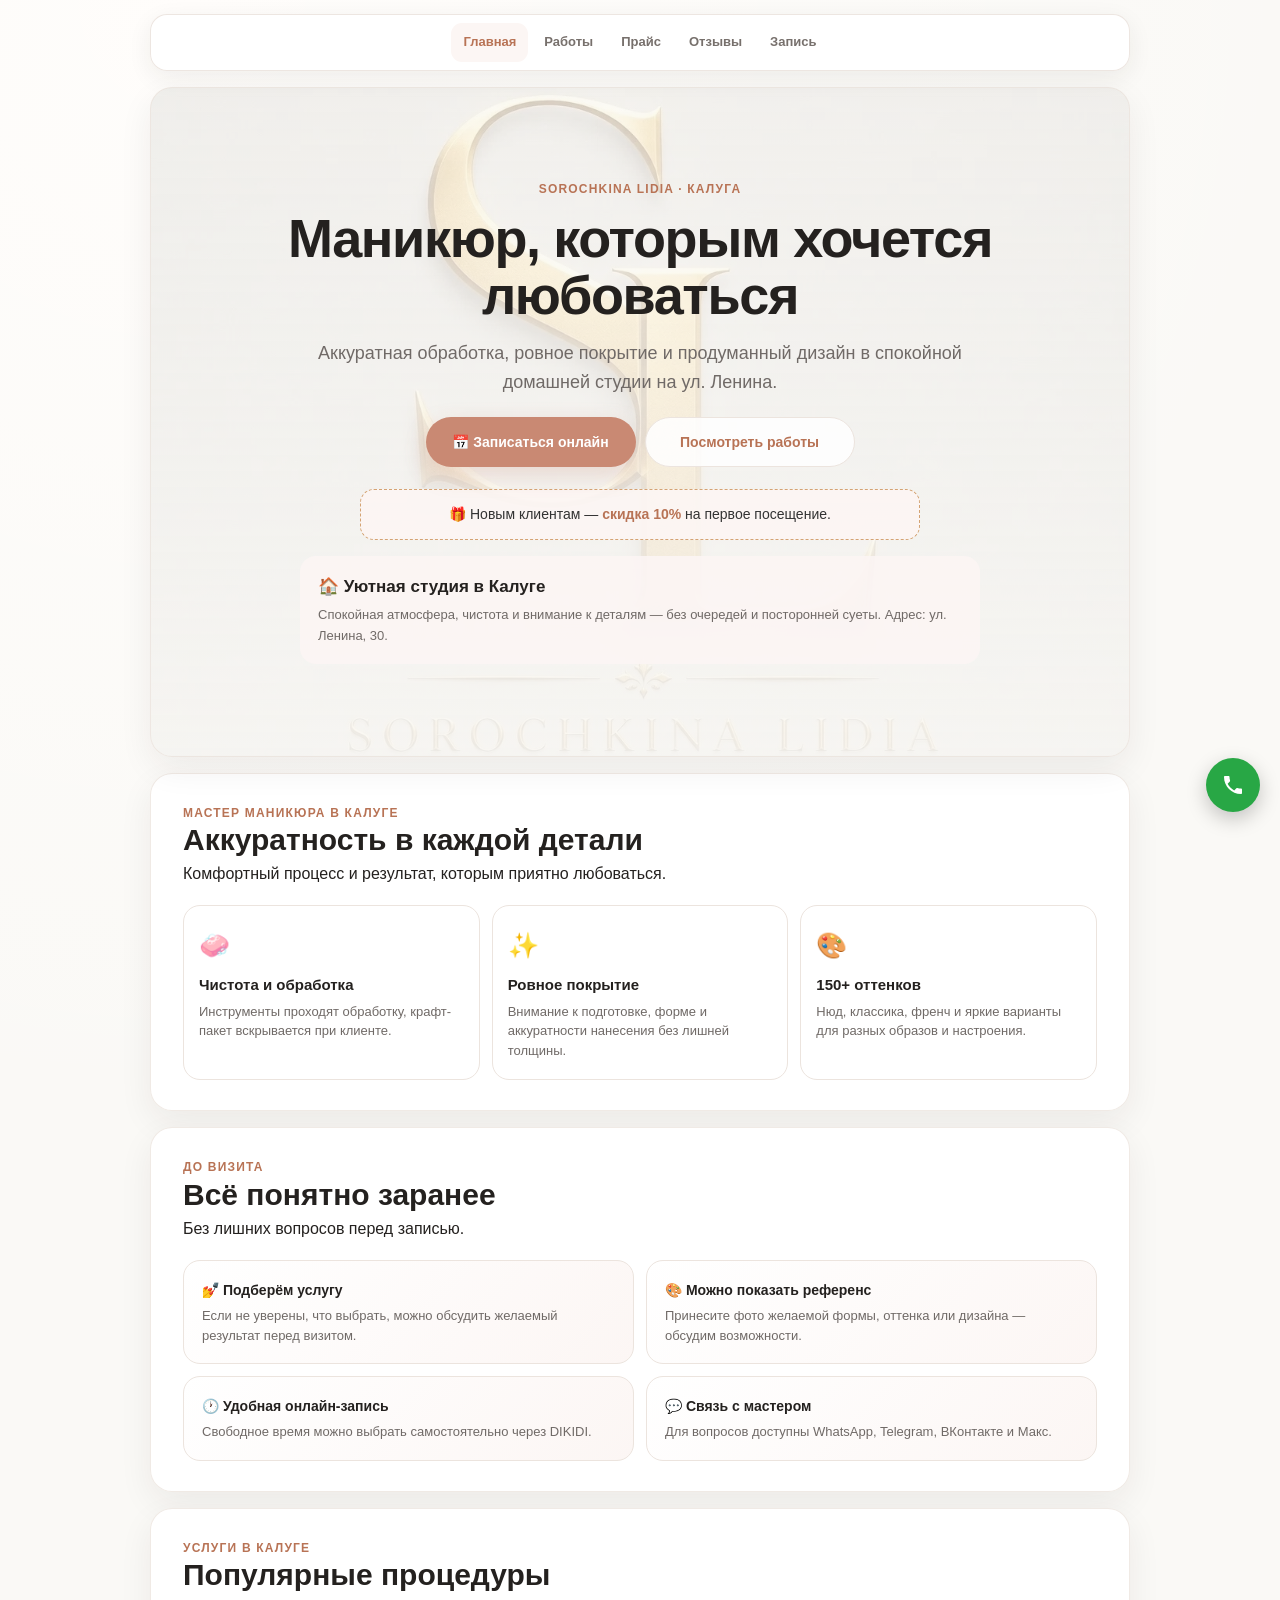
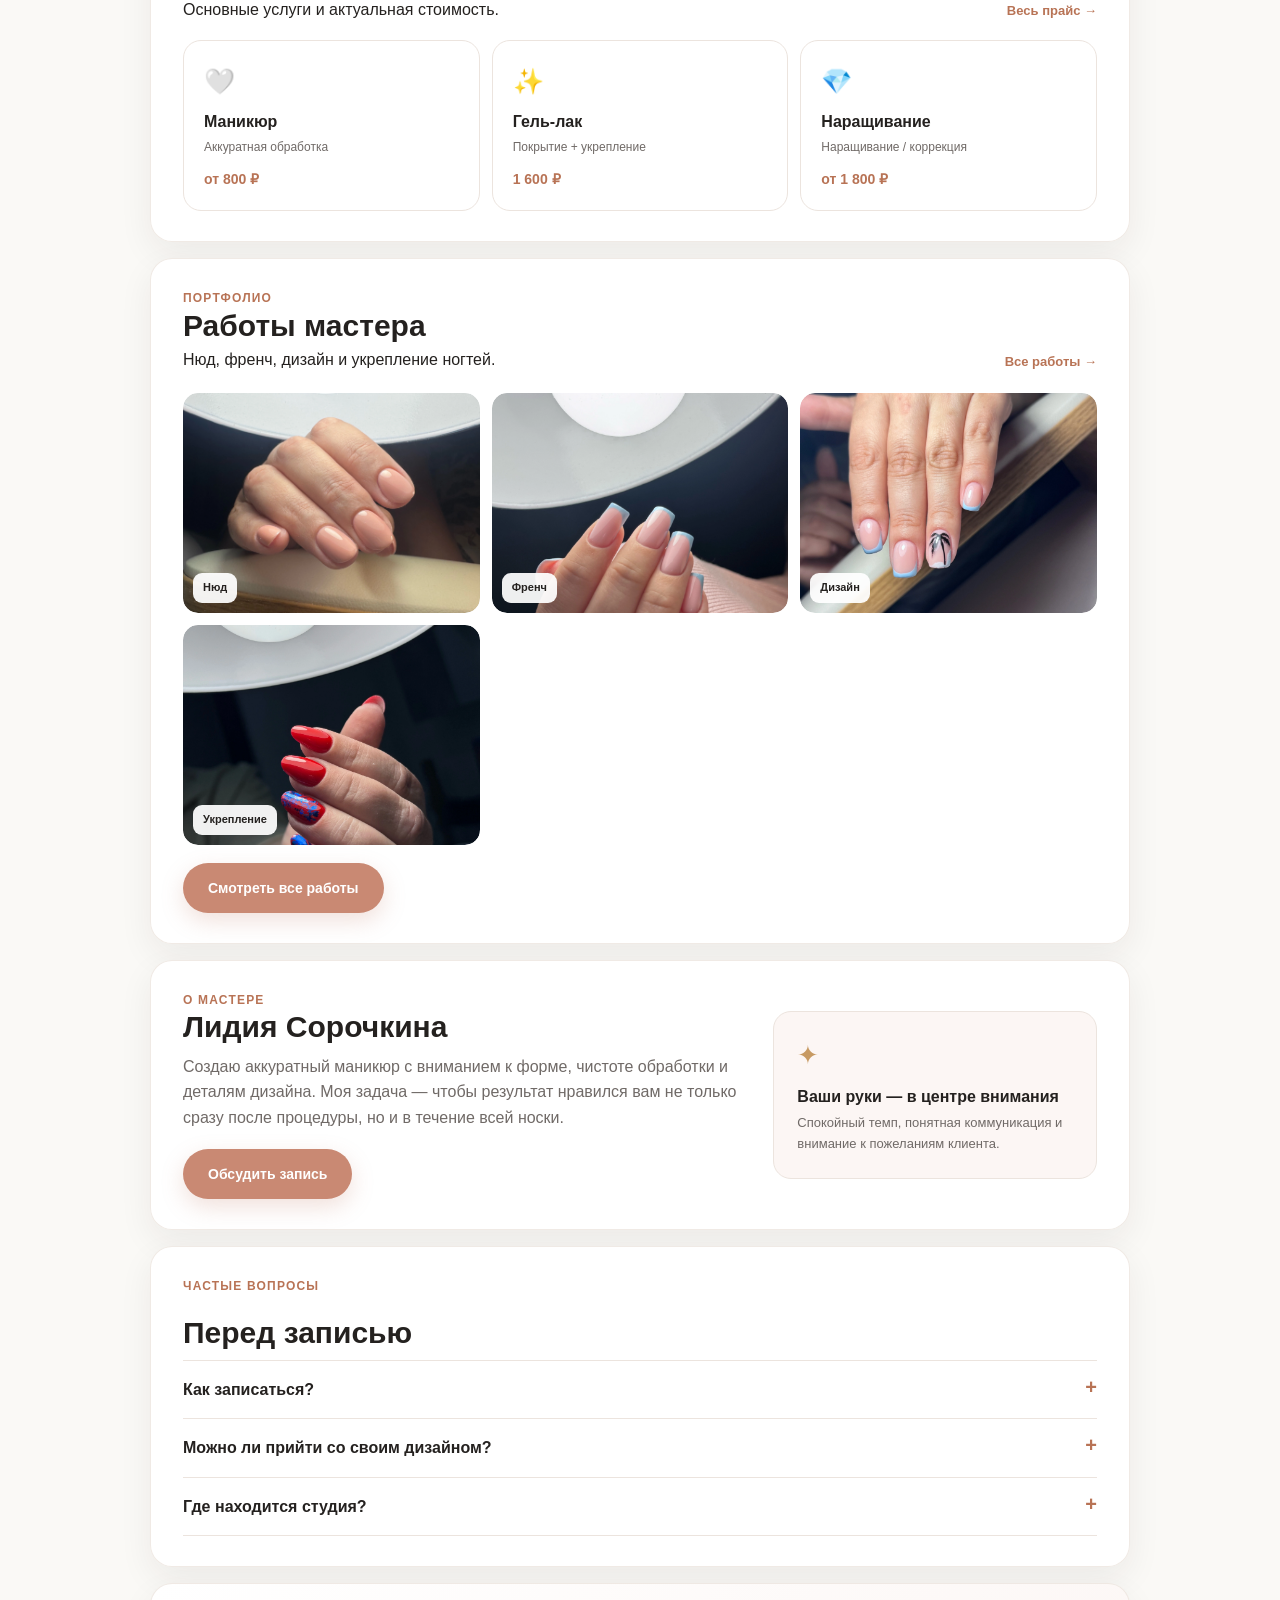
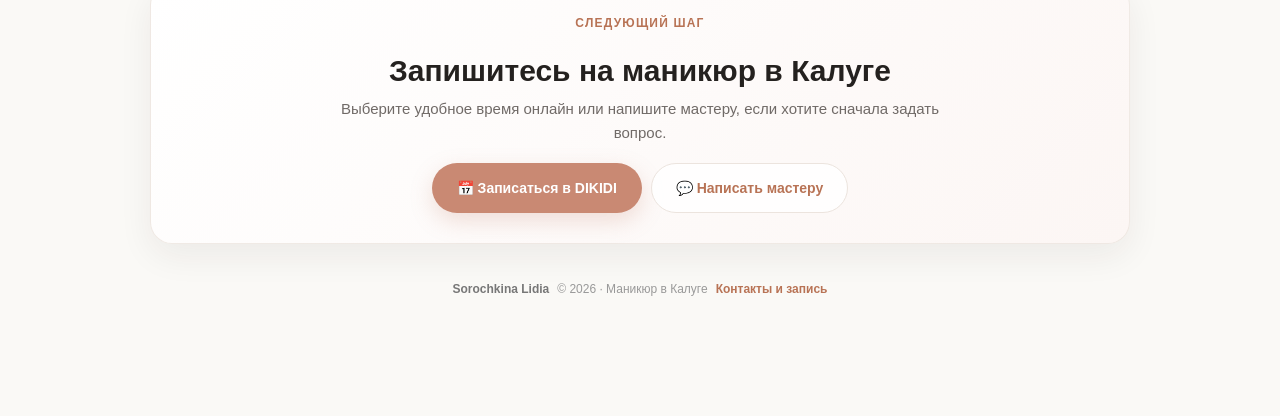
==== commit 6b72af13: "fix: correct phone icon markup" ====
--- a/index.html
+++ b/index.html
@@ -21,5 +21,5 @@
 <section class="section faq-section"><p class="eyebrow">Частые вопросы</p><h2>Перед записью</h2><details><summary>Как записаться?</summary><p>Самый быстрый способ — открыть онлайн-запись DIKIDI и выбрать подходящее время. Для вопросов можно написать мастеру.</p></details><details><summary>Можно ли прийти со своим дизайном?</summary><p>Да. Можно заранее показать референс, чтобы обсудить желаемый результат и возможность его выполнения.</p></details><details><summary>Где находится студия?</summary><p>Студия находится в Калуге по адресу: ул. Ленина, 30. Точные организационные детали визита уточняются при записи.</p></details></section>
 <section class="section final-cta"><p class="eyebrow">Следующий шаг</p><h2>Запишитесь на маникюр в Калуге</h2><p>Выберите удобное время онлайн или напишите мастеру, если хотите сначала задать вопрос.</p><div class="hero-actions"><a href="https://dikidi.ru/1671478" class="btn" target="_blank" rel="noopener noreferrer">📅 Записаться в DIKIDI</a><a href="booking.html" class="btn btn-light">💬 Написать мастеру</a></div></section>
 </main><footer class="footer"><strong>Sorochkina Lidia</strong><span>© 2026 · Маникюр в Калуге</span><a href="booking.html">Контакты и запись</a></footer></div>
-<a href="tel:+79208876591" class="phone-float-btn" aria-label="Позвонить мастеру"><svg xmlns="http://www.w3.org/2000/svg" viewBox="0 0 24 24" fill="white" width="24" height="24" aria-hidden="true"><path d="M6.62 10.79c1.44 2.83 3.76 5.14 6.59 6.59l2.2-2.2c.27-.27.67-.36 1.02-.24 1.12.37 2.33.57 3.57.57.55 0 1 .45 1 1V20c0 .55-.45 1-1 1-9.39 0-17-7.61-17-17 0-.55.45-1 1-1h3.5c.55 0 1 .45 1 1 0 1.25.2 2.45.57 3.57.11.35.03.74.25 1.02l-2.2 2.2z"/></svg></a><div class="mobile-cta"><a class="cta-primary" href="https://dikidi.ru/1671478" target="_blank" rel="noopener noreferrer">📅 Записаться</a><a class="cta-secondary" href="booking.html">💬 Написать</a></div><script src="script.js" defer></script>
+<a href="tel:+79208876591" class="phone-float-btn" aria-label="Позвонить мастеру"><svg xmlns="http://www.w3.org/2000/svg" viewBox="0 0 24 24" fill="white" width="24" height="24" aria-hidden="true"><path d="M6.62 10.79c1.44 2.83 3.76 5.14 6.59 6.59l2.2-2.2c.27-.27.67-.36 1.02-.24 1.12.37 2.33.57 3.57.57.55 0 1 .45 1 1V20c0 .55-.45 1-1 1-9.39 0-17-7.61-17-17 0-.55.45-1 1-1h3.5c.55 0 1 .45 1 1 0 1.25.2 2.45.57 3.57.11.35.03.74-.25 1.02l-2.2 2.2z"/></svg></a><div class="mobile-cta"><a class="cta-primary" href="https://dikidi.ru/1671478" target="_blank" rel="noopener noreferrer">📅 Записаться</a><a class="cta-secondary" href="booking.html">💬 Написать мастеру</a></div><script src="script.js" defer></script>
 </body></html>
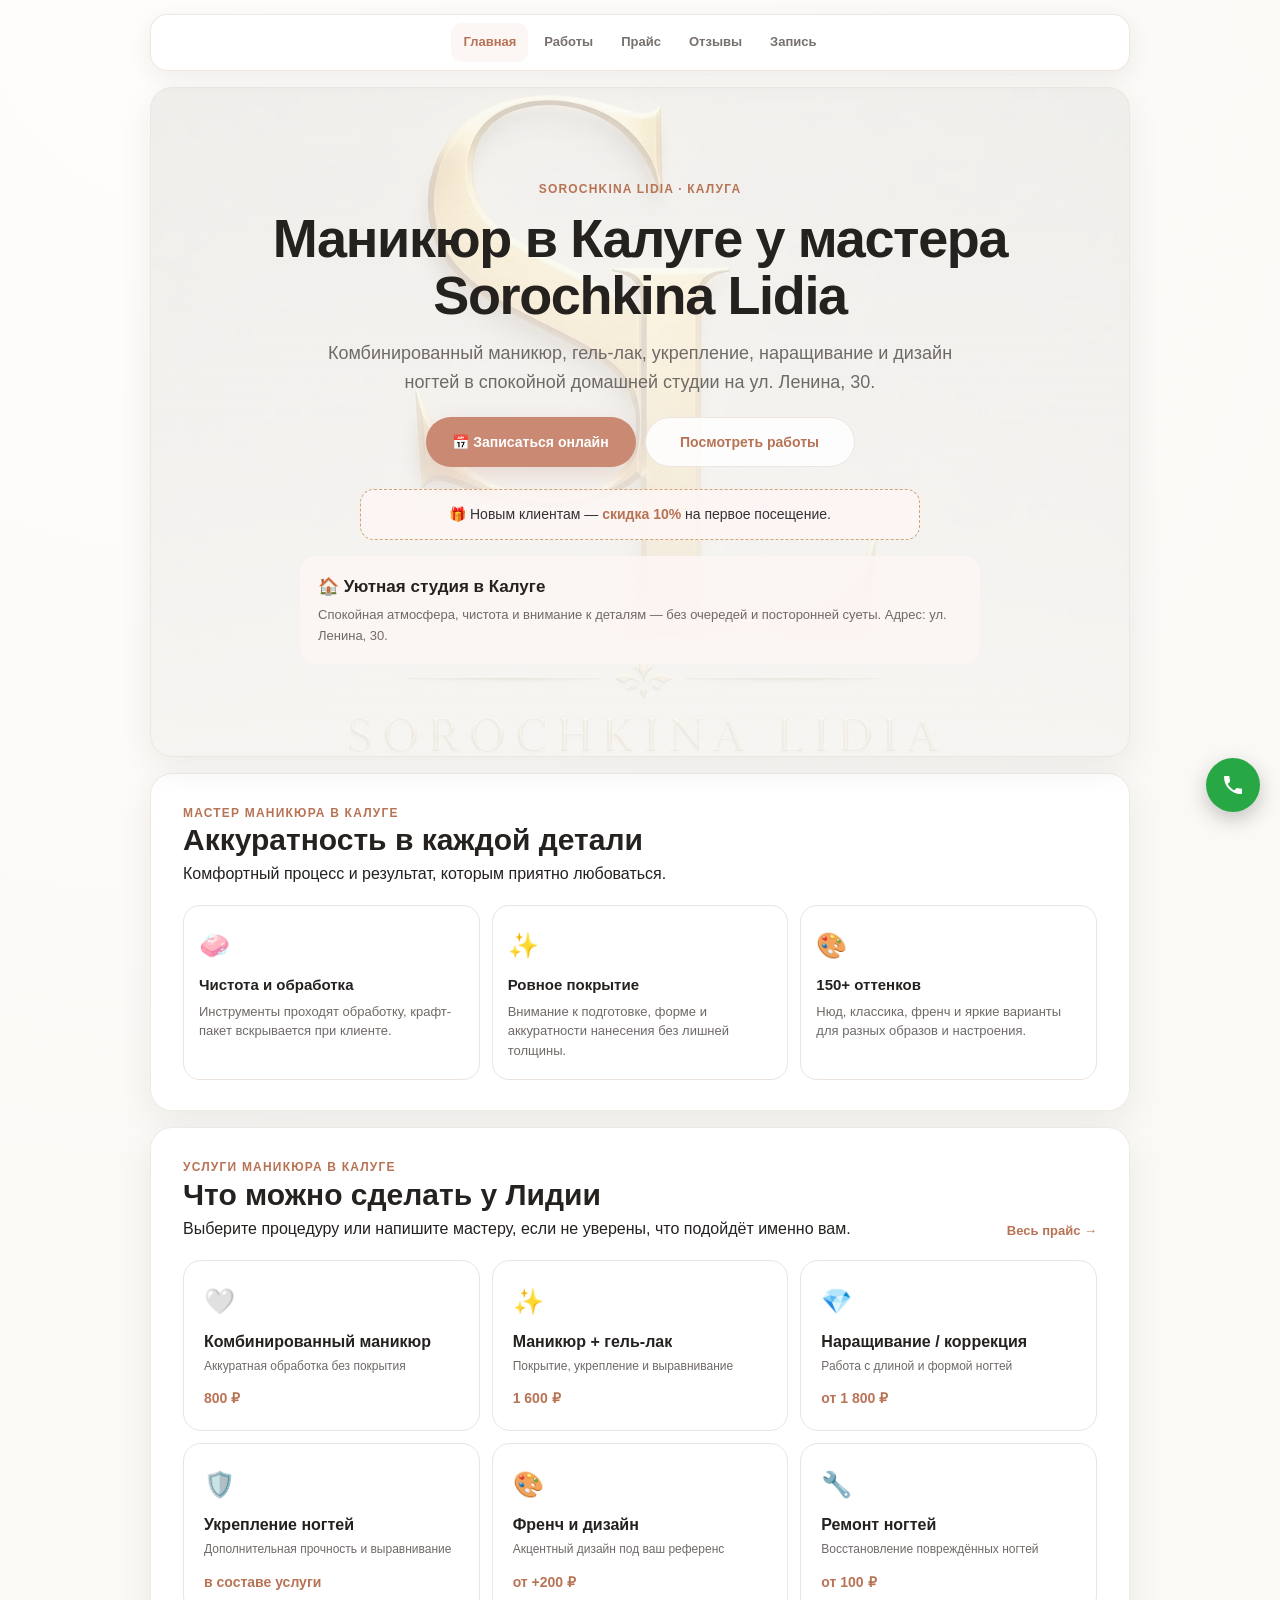
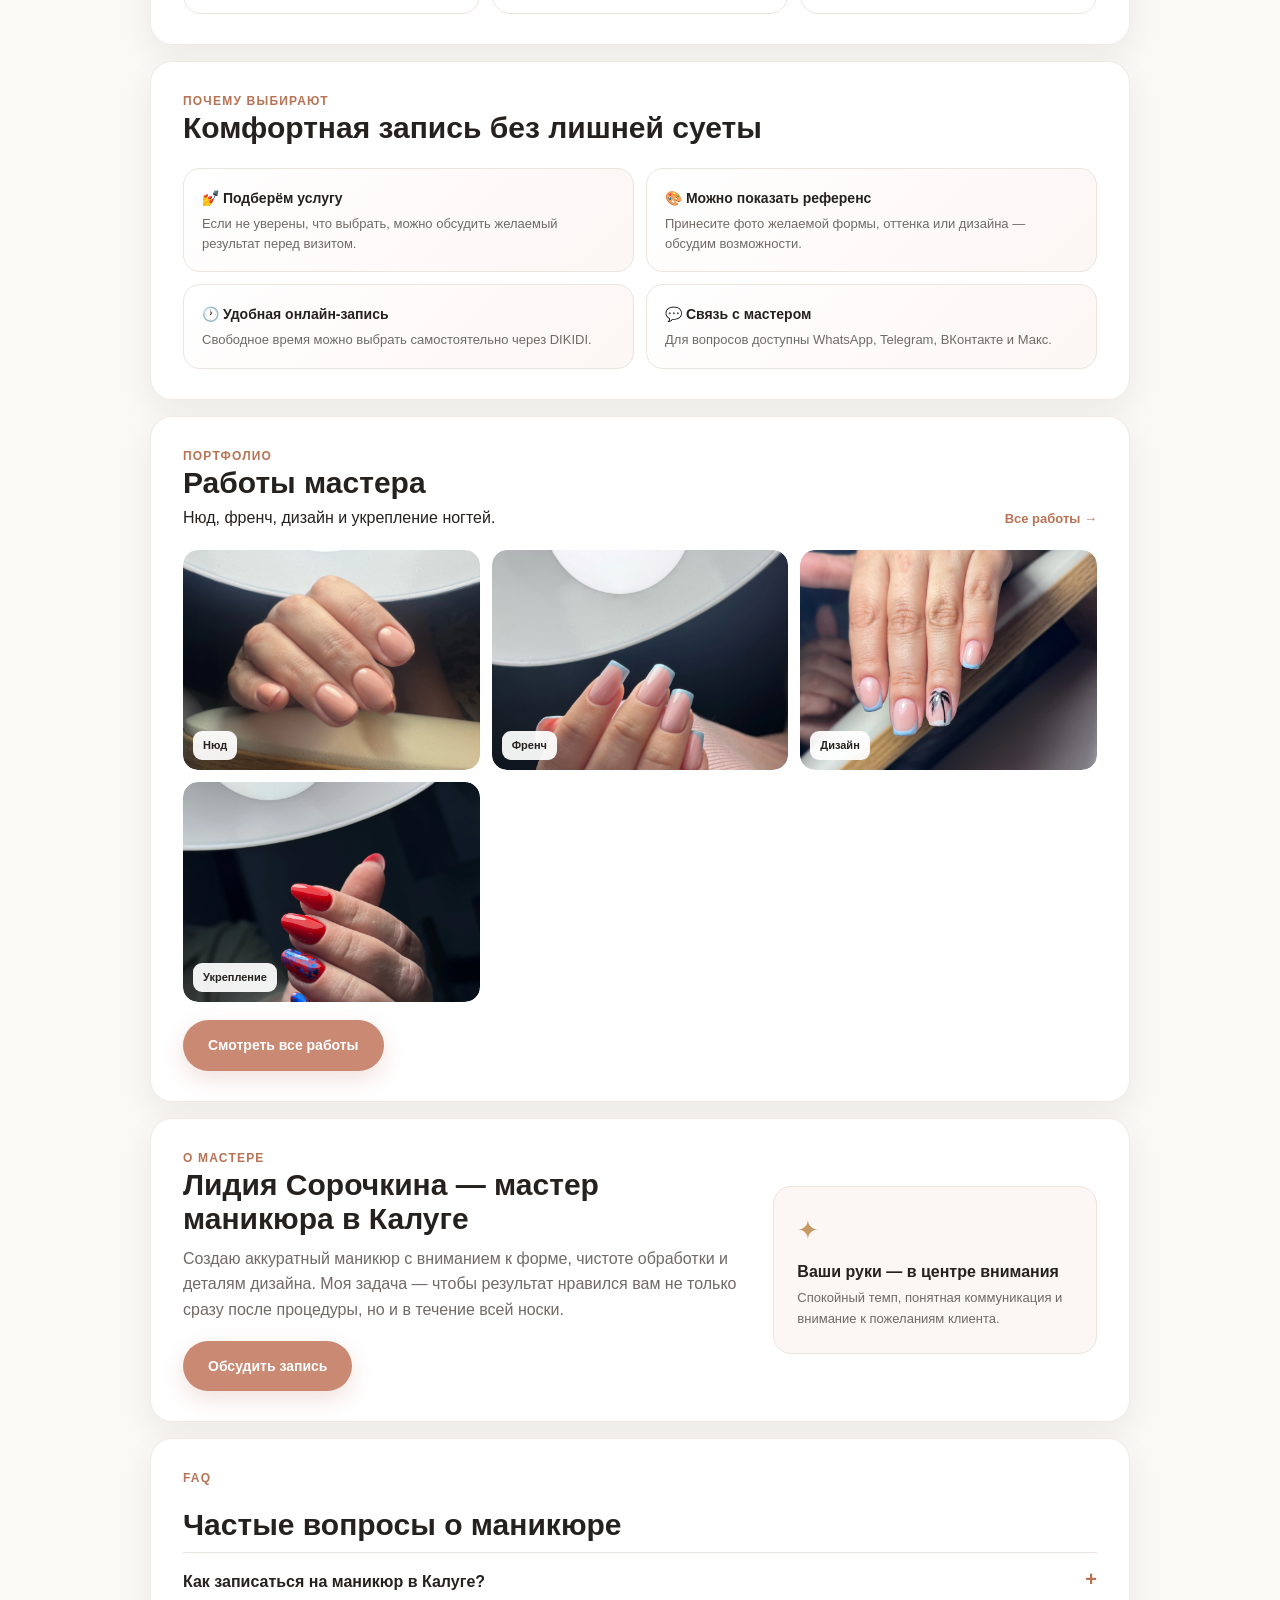
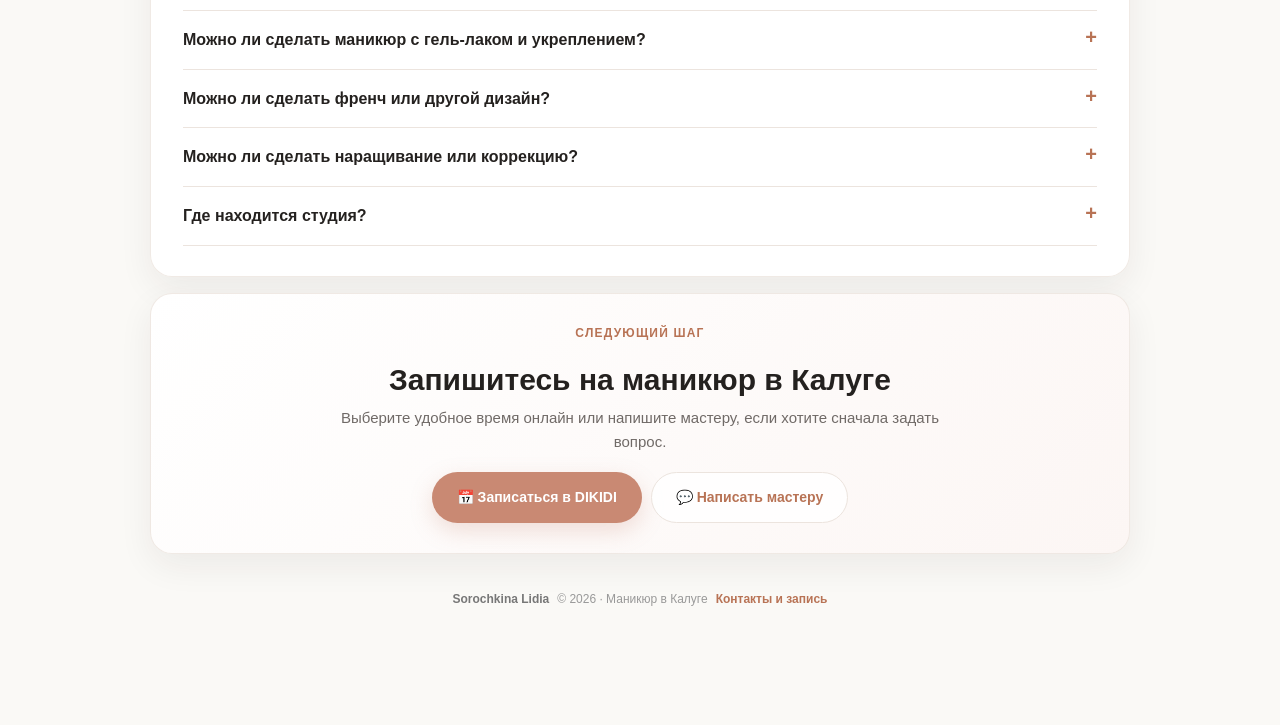
==== commit d3c77a9b: "seo: expand Kaluga manicure service coverage and FAQ" ====
--- a/index.html
+++ b/index.html
@@ -2,24 +2,25 @@
 <html lang="ru">
 <head>
 <meta charset="UTF-8"><meta name="viewport" content="width=device-width, initial-scale=1.0">
-<meta name="description" content="Sorochkina Lidia — мастер маникюра в Калуге. Маникюр, гель-лак, укрепление, наращивание и дизайн ногтей. Онлайн-запись.">
+<meta name="description" content="Sorochkina Lidia — мастер маникюра в Калуге. Маникюр, гель-лак, укрепление, наращивание и дизайн ногтей. Портфолио, цены, отзывы и онлайн-запись.">
 <meta name="theme-color" content="#faf9f6"><meta name="robots" content="index,follow,max-image-preview:large">
 <link rel="canonical" href="https://alexandrsorochkin06-cloud.github.io/lidiya-site/">
-<meta property="og:title" content="Sorochkina Lidia — мастер маникюра в Калуге"><meta property="og:description" content="Маникюр, гель-лак, укрепление, наращивание и дизайн ногтей в Калуге. Портфолио, цены и онлайн-запись."><meta property="og:type" content="website"><meta property="og:locale" content="ru_RU">
+<link rel="manifest" href="site.webmanifest">
+<meta property="og:title" content="Sorochkina Lidia — мастер маникюра в Калуге"><meta property="og:description" content="Маникюр, гель-лак, укрепление, наращивание и дизайн ногтей в Калуге. Портфолио, цены и онлайн-запись."><meta property="og:type" content="website"><meta property="og:locale" content="ru_RU"><meta property="og:url" content="https://alexandrsorochkin06-cloud.github.io/lidiya-site/">
 <title>Sorochkina Lidia — мастер маникюра в Калуге</title><link rel="stylesheet" href="style.css">
-<script type="application/ld+json">{"@context":"https://schema.org","@type":"NailSalon","name":"Sorochkina Lidia","description":"Мастер маникюра в Калуге: маникюр, гель-лак, укрепление, наращивание и дизайн ногтей.","url":"https://alexandrsorochkin06-cloud.github.io/lidiya-site/","telephone":"+79208876591","priceRange":"₽₽","address":{"@type":"PostalAddress","streetAddress":"ул. Ленина, 30","addressLocality":"Калуга","addressCountry":"RU"},"sameAs":["https://vk.com/id_sorochkina.lidia","https://t.me/princess1118L","https://dikidi.ru/1671478"]}</script>
+<script type="application/ld+json">{"@context":"https://schema.org","@type":"NailSalon","name":"Sorochkina Lidia","description":"Мастер маникюра в Калуге: маникюр, гель-лак, укрепление, наращивание и дизайн ногтей.","url":"https://alexandrsorochkin06-cloud.github.io/lidiya-site/","telephone":"+79208876591","priceRange":"₽₽","areaServed":{"@type":"City","name":"Калуга"},"address":{"@type":"PostalAddress","streetAddress":"ул. Ленина, 30","addressLocality":"Калуга","addressRegion":"Калужская область","postalCode":"248000","addressCountry":"RU"},"serviceType":["Комбинированный маникюр","Маникюр с гель-лаком","Укрепление ногтей","Наращивание ногтей","Коррекция ногтей","Френч","Дизайн ногтей","Ремонт ногтей"],"sameAs":["https://vk.com/id_sorochkina.lidia","https://t.me/princess1118L","https://dikidi.ru/1671478"]}</script>
 </head>
 <body><a class="skip-link" href="#main">К содержанию</a><div class="container">
 <nav class="nav-menu" aria-label="Основная навигация"><a href="index.html" class="active">Главная</a><a href="gallery.html">Работы</a><a href="prices.html">Прайс</a><a href="reviews.html">Отзывы</a><a href="booking.html">Запись</a></nav>
 <main id="main">
-<section class="hero"><p class="hero-kicker">SOROCHKINA LIDIA · КАЛУГА</p><h1>Маникюр, которым хочется любоваться</h1><p>Аккуратная обработка, ровное покрытие и продуманный дизайн в спокойной домашней студии на ул. Ленина.</p><div class="hero-actions"><a href="https://dikidi.ru/1671478" class="btn" target="_blank" rel="noopener noreferrer">📅 Записаться онлайн</a><a href="gallery.html" class="btn btn-light">Посмотреть работы</a></div><div class="offer"><p>🎁 Новым клиентам — <strong>скидка 10%</strong> на первое посещение.</p></div><div class="hero-studio"><h3>🏠 Уютная студия в Калуге</h3><p>Спокойная атмосфера, чистота и внимание к деталям — без очередей и посторонней суеты. Адрес: ул. Ленина, 30.</p></div></section>
+<section class="hero"><p class="hero-kicker">SOROCHKINA LIDIA · КАЛУГА</p><h1>Маникюр в Калуге у мастера Sorochkina Lidia</h1><p>Комбинированный маникюр, гель-лак, укрепление, наращивание и дизайн ногтей в спокойной домашней студии на ул. Ленина, 30.</p><div class="hero-actions"><a href="https://dikidi.ru/1671478" class="btn" target="_blank" rel="noopener noreferrer">📅 Записаться онлайн</a><a href="gallery.html" class="btn btn-light">Посмотреть работы</a></div><div class="offer"><p>🎁 Новым клиентам — <strong>скидка 10%</strong> на первое посещение.</p></div><div class="hero-studio"><h3>🏠 Уютная студия в Калуге</h3><p>Спокойная атмосфера, чистота и внимание к деталям — без очередей и посторонней суеты. Адрес: ул. Ленина, 30.</p></div></section>
 <section class="section"><div class="section-heading"><div><p class="eyebrow">Мастер маникюра в Калуге</p><h2>Аккуратность в каждой детали</h2><p>Комфортный процесс и результат, которым приятно любоваться.</p></div></div><div class="benefits"><div class="benefit-card"><div class="benefit-icon">🧼</div><h3>Чистота и обработка</h3><p>Инструменты проходят обработку, крафт-пакет вскрывается при клиенте.</p></div><div class="benefit-card"><div class="benefit-icon">✨</div><h3>Ровное покрытие</h3><p>Внимание к подготовке, форме и аккуратности нанесения без лишней толщины.</p></div><div class="benefit-card"><div class="benefit-icon">🎨</div><h3>150+ оттенков</h3><p>Нюд, классика, френч и яркие варианты для разных образов и настроения.</p></div></div></section>
-<section class="section"><div class="section-heading"><div><p class="eyebrow">До визита</p><h2>Всё понятно заранее</h2><p>Без лишних вопросов перед записью.</p></div></div><div class="trust-grid"><div class="trust-item"><strong>💅 Подберём услугу</strong><span>Если не уверены, что выбрать, можно обсудить желаемый результат перед визитом.</span></div><div class="trust-item"><strong>🎨 Можно показать референс</strong><span>Принесите фото желаемой формы, оттенка или дизайна — обсудим возможности.</span></div><div class="trust-item"><strong>🕐 Удобная онлайн-запись</strong><span>Свободное время можно выбрать самостоятельно через DIKIDI.</span></div><div class="trust-item"><strong>💬 Связь с мастером</strong><span>Для вопросов доступны WhatsApp, Telegram, ВКонтакте и Макс.</span></div></div></section>
-<section class="section"><div class="section-heading"><div><p class="eyebrow">Услуги в Калуге</p><h2>Популярные процедуры</h2><p>Основные услуги и актуальная стоимость.</p></div><a class="mini-link" href="prices.html">Весь прайс →</a></div><div class="service-grid"><a class="service-card" href="prices.html"><span class="service-icon">🤍</span><strong>Маникюр</strong><span>Аккуратная обработка</span><b>от 800 ₽</b></a><a class="service-card" href="prices.html"><span class="service-icon">✨</span><strong>Гель-лак</strong><span>Покрытие + укрепление</span><b>1 600 ₽</b></a><a class="service-card" href="prices.html"><span class="service-icon">💎</span><strong>Наращивание</strong><span>Наращивание / коррекция</span><b>от 1 800 ₽</b></a></div></section>
-<section class="section"><div class="section-heading"><div><p class="eyebrow">Портфолио</p><h2>Работы мастера</h2><p>Нюд, френч, дизайн и укрепление ногтей.</p></div><a class="mini-link" href="gallery.html">Все работы →</a></div><div class="gallery-grid home-gallery"><div class="gallery-card"><img src="photo1.jpg" alt="Нюдовый маникюр — работа Sorochkina Lidia в Калуге" class="gallery-img" loading="lazy"><span class="gallery-label">Нюд</span></div><div class="gallery-card"><img src="photo2.jpg" alt="Французский маникюр — работа Sorochkina Lidia" class="gallery-img" loading="lazy"><span class="gallery-label">Френч</span></div><div class="gallery-card"><img src="photo3.jpg" alt="Маникюр с дизайном — работа Sorochkina Lidia" class="gallery-img" loading="lazy"><span class="gallery-label">Дизайн</span></div><div class="gallery-card"><img src="photo4.jpg" alt="Маникюр с укреплением — работа Sorochkina Lidia" class="gallery-img" loading="lazy"><span class="gallery-label">Укрепление</span></div></div><a href="gallery.html" class="btn" style="margin-top:18px">Смотреть все работы</a></section>
-<section class="section about-section"><div class="about-copy"><p class="eyebrow">О мастере</p><h2>Лидия Сорочкина</h2><p>Создаю аккуратный маникюр с вниманием к форме, чистоте обработки и деталям дизайна. Моя задача — чтобы результат нравился вам не только сразу после процедуры, но и в течение всей носки.</p><a href="booking.html" class="btn">Обсудить запись</a></div><div class="about-note"><span>✦</span><strong>Ваши руки — в центре внимания</strong><p>Спокойный темп, понятная коммуникация и внимание к пожеланиям клиента.</p></div></section>
-<section class="section faq-section"><p class="eyebrow">Частые вопросы</p><h2>Перед записью</h2><details><summary>Как записаться?</summary><p>Самый быстрый способ — открыть онлайн-запись DIKIDI и выбрать подходящее время. Для вопросов можно написать мастеру.</p></details><details><summary>Можно ли прийти со своим дизайном?</summary><p>Да. Можно заранее показать референс, чтобы обсудить желаемый результат и возможность его выполнения.</p></details><details><summary>Где находится студия?</summary><p>Студия находится в Калуге по адресу: ул. Ленина, 30. Точные организационные детали визита уточняются при записи.</p></details></section>
+<section class="section"><div class="section-heading"><div><p class="eyebrow">Услуги маникюра в Калуге</p><h2>Что можно сделать у Лидии</h2><p>Выберите процедуру или напишите мастеру, если не уверены, что подойдёт именно вам.</p></div><a class="mini-link" href="prices.html">Весь прайс →</a></div><div class="service-grid"><a class="service-card" href="prices.html"><span class="service-icon">🤍</span><strong>Комбинированный маникюр</strong><span>Аккуратная обработка без покрытия</span><b>800 ₽</b></a><a class="service-card" href="prices.html"><span class="service-icon">✨</span><strong>Маникюр + гель-лак</strong><span>Покрытие, укрепление и выравнивание</span><b>1 600 ₽</b></a><a class="service-card" href="prices.html"><span class="service-icon">💎</span><strong>Наращивание / коррекция</strong><span>Работа с длиной и формой ногтей</span><b>от 1 800 ₽</b></a><a class="service-card" href="prices.html"><span class="service-icon">🛡️</span><strong>Укрепление ногтей</strong><span>Дополнительная прочность и выравнивание</span><b>в составе услуги</b></a><a class="service-card" href="prices.html"><span class="service-icon">🎨</span><strong>Френч и дизайн</strong><span>Акцентный дизайн под ваш референс</span><b>от +200 ₽</b></a><a class="service-card" href="prices.html"><span class="service-icon">🔧</span><strong>Ремонт ногтей</strong><span>Восстановление повреждённых ногтей</span><b>от 100 ₽</b></a></div></section>
+<section class="section"><div class="section-heading"><div><p class="eyebrow">Почему выбирают</p><h2>Комфортная запись без лишней суеты</h2></div></div><div class="trust-grid"><div class="trust-item"><strong>💅 Подберём услугу</strong><span>Если не уверены, что выбрать, можно обсудить желаемый результат перед визитом.</span></div><div class="trust-item"><strong>🎨 Можно показать референс</strong><span>Принесите фото желаемой формы, оттенка или дизайна — обсудим возможности.</span></div><div class="trust-item"><strong>🕐 Удобная онлайн-запись</strong><span>Свободное время можно выбрать самостоятельно через DIKIDI.</span></div><div class="trust-item"><strong>💬 Связь с мастером</strong><span>Для вопросов доступны WhatsApp, Telegram, ВКонтакте и Макс.</span></div></div></section>
+<section class="section"><div class="section-heading"><div><p class="eyebrow">Портфолио</p><h2>Работы мастера</h2><p>Нюд, френч, дизайн и укрепление ногтей.</p></div><a class="mini-link" href="gallery.html">Все работы →</a></div><div class="gallery-grid home-gallery"><div class="gallery-card"><img src="photo1.jpg" alt="Нюдовый маникюр — работа Sorochkina Lidia в Калуге" class="gallery-img" loading="lazy"><span class="gallery-label">Нюд</span></div><div class="gallery-card"><img src="photo2.jpg" alt="Французский маникюр — работа Sorochkina Lidia в Калуге" class="gallery-img" loading="lazy"><span class="gallery-label">Френч</span></div><div class="gallery-card"><img src="photo3.jpg" alt="Маникюр с дизайном — работа Sorochkina Lidia в Калуге" class="gallery-img" loading="lazy"><span class="gallery-label">Дизайн</span></div><div class="gallery-card"><img src="photo4.jpg" alt="Маникюр с укреплением — работа Sorochkina Lidia в Калуге" class="gallery-img" loading="lazy"><span class="gallery-label">Укрепление</span></div></div><a href="gallery.html" class="btn" style="margin-top:18px">Смотреть все работы</a></section>
+<section class="section about-section"><div class="about-copy"><p class="eyebrow">О мастере</p><h2>Лидия Сорочкина — мастер маникюра в Калуге</h2><p>Создаю аккуратный маникюр с вниманием к форме, чистоте обработки и деталям дизайна. Моя задача — чтобы результат нравился вам не только сразу после процедуры, но и в течение всей носки.</p><a href="booking.html" class="btn">Обсудить запись</a></div><div class="about-note"><span>✦</span><strong>Ваши руки — в центре внимания</strong><p>Спокойный темп, понятная коммуникация и внимание к пожеланиям клиента.</p></div></section>
+<section class="section faq-section"><p class="eyebrow">FAQ</p><h2>Частые вопросы о маникюре</h2><details><summary>Как записаться на маникюр в Калуге?</summary><p>Самый быстрый способ — открыть онлайн-запись DIKIDI и выбрать подходящее время. Для вопросов можно написать мастеру.</p></details><details><summary>Можно ли сделать маникюр с гель-лаком и укреплением?</summary><p>Да, услуга «Маникюр + гель-лак» включает укрепление и выравнивание. Актуальная стоимость указана в прайсе.</p></details><details><summary>Можно ли сделать френч или другой дизайн?</summary><p>Да. Можно заранее показать референс, чтобы обсудить желаемый результат и возможность его выполнения.</p></details><details><summary>Можно ли сделать наращивание или коррекцию?</summary><p>Да, выполняются наращивание и коррекция. Стоимость начинается от 1 800 ₽ и зависит от объёма работы.</p></details><details><summary>Где находится студия?</summary><p>Студия находится в Калуге по адресу: ул. Ленина, 30. Точные организационные детали визита уточняются при записи.</p></details></section>
 <section class="section final-cta"><p class="eyebrow">Следующий шаг</p><h2>Запишитесь на маникюр в Калуге</h2><p>Выберите удобное время онлайн или напишите мастеру, если хотите сначала задать вопрос.</p><div class="hero-actions"><a href="https://dikidi.ru/1671478" class="btn" target="_blank" rel="noopener noreferrer">📅 Записаться в DIKIDI</a><a href="booking.html" class="btn btn-light">💬 Написать мастеру</a></div></section>
 </main><footer class="footer"><strong>Sorochkina Lidia</strong><span>© 2026 · Маникюр в Калуге</span><a href="booking.html">Контакты и запись</a></footer></div>
-<a href="tel:+79208876591" class="phone-float-btn" aria-label="Позвонить мастеру"><svg xmlns="http://www.w3.org/2000/svg" viewBox="0 0 24 24" fill="white" width="24" height="24" aria-hidden="true"><path d="M6.62 10.79c1.44 2.83 3.76 5.14 6.59 6.59l2.2-2.2c.27-.27.67-.36 1.02-.24 1.12.37 2.33.57 3.57.57.55 0 1 .45 1 1V20c0 .55-.45 1-1 1-9.39 0-17-7.61-17-17 0-.55.45-1 1-1h3.5c.55 0 1 .45 1 1 0 1.25.2 2.45.57 3.57.11.35.03.74-.25 1.02l-2.2 2.2z"/></svg></a><div class="mobile-cta"><a class="cta-primary" href="https://dikidi.ru/1671478" target="_blank" rel="noopener noreferrer">📅 Записаться</a><a class="cta-secondary" href="booking.html">💬 Написать мастеру</a></div><script src="script.js" defer></script>
+<a href="tel:+79208876591" class="phone-float-btn" aria-label="Позвонить мастеру"><svg xmlns="http://www.w3.org/2000/svg" viewBox="0 0 24 24" fill="white" width="24" height="24" aria-hidden="true"><path d="M6.62 10.79c1.44 2.83 3.76 5.14 6.59 6.59l2.2-2.2c.27-.27.67-.36 1.02-.24 1.12.37 2.33.57 3.57.57.55 0 1 .45 1 1V20c0 .55-.45 1-1 1-9.39 0-17-7.61-17-17 0-.55.45-1 1-1h3.5c.55 0 1 .45 1 1 0 1.25.2 2.45.57 3.57.11.35.03.74-.25 1.02-.28.28-.36.67-.25 1.02z"/></svg></a><div class="mobile-cta"><a class="cta-primary" href="https://dikidi.ru/1671478" target="_blank" rel="noopener noreferrer">📅 Записаться</a><a class="cta-secondary" href="booking.html">💬 Написать мастеру</a></div><script src="script.js" defer></script>
 </body></html>
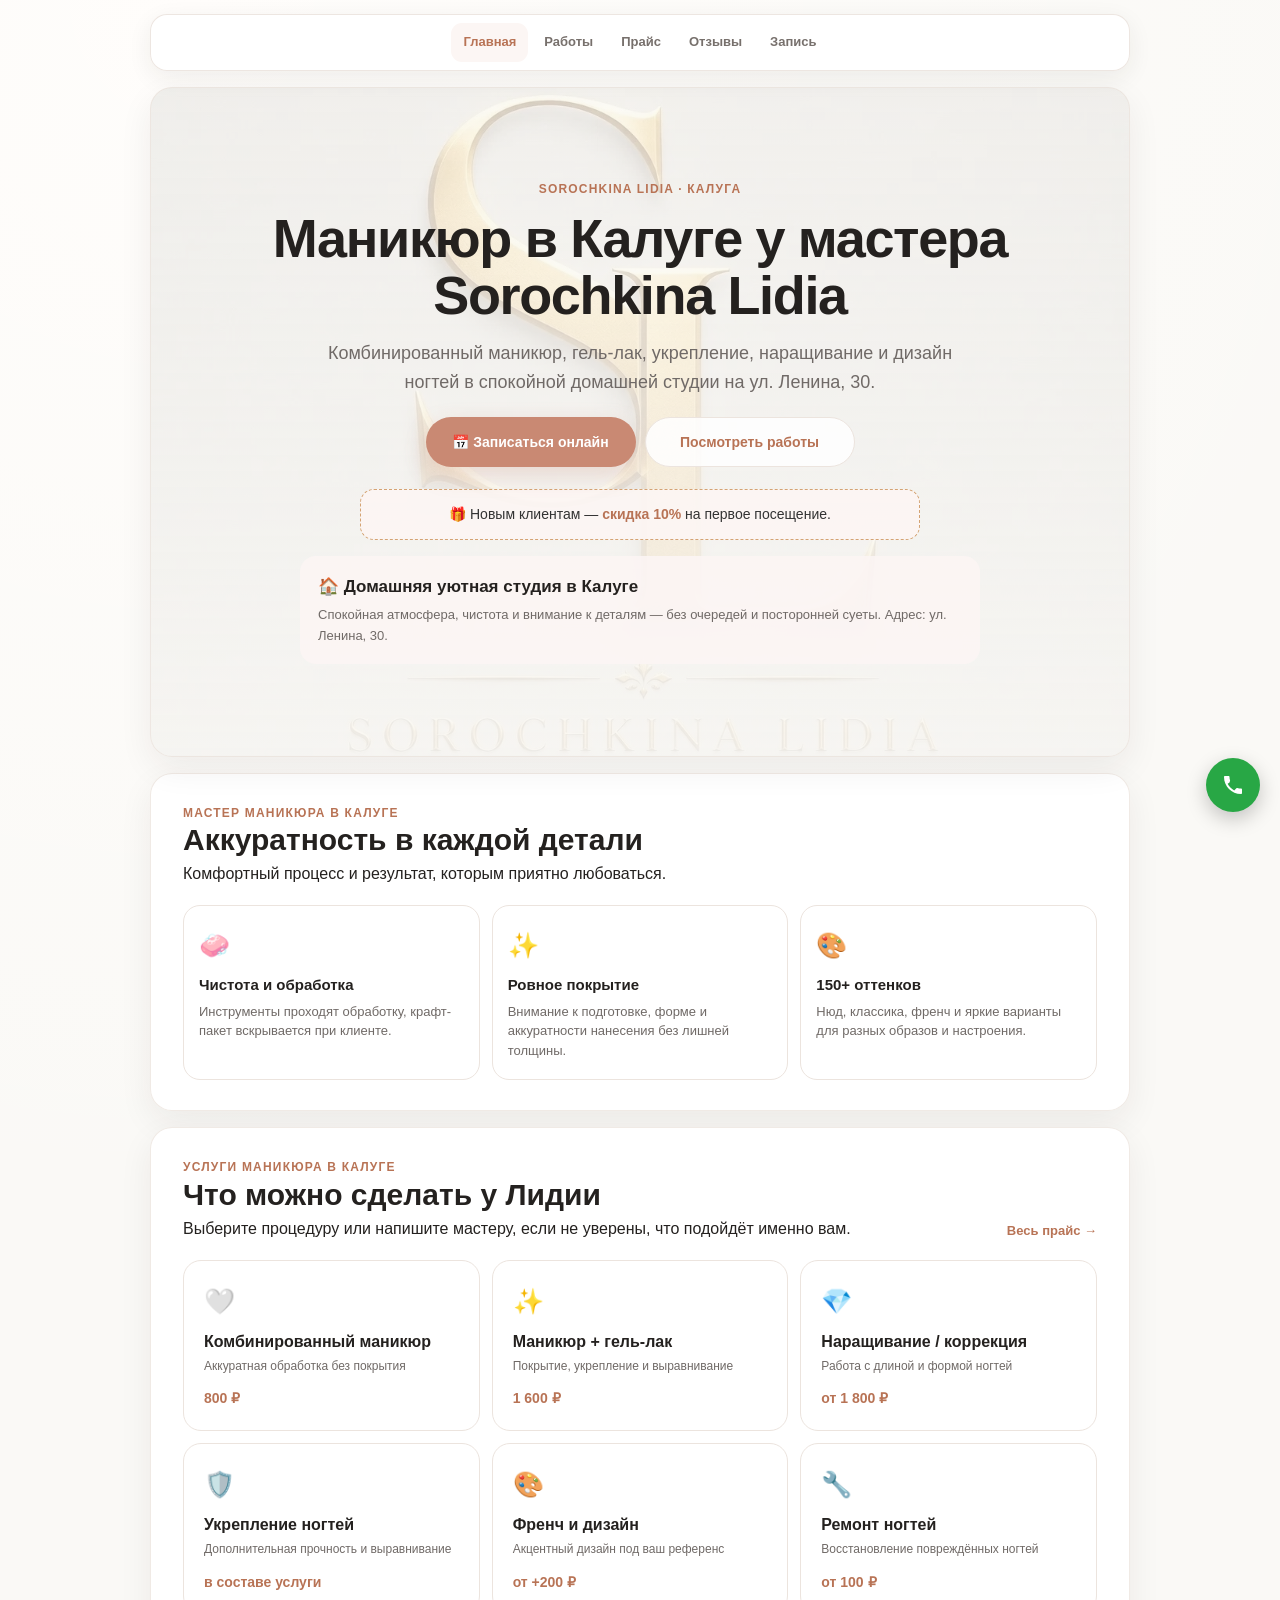
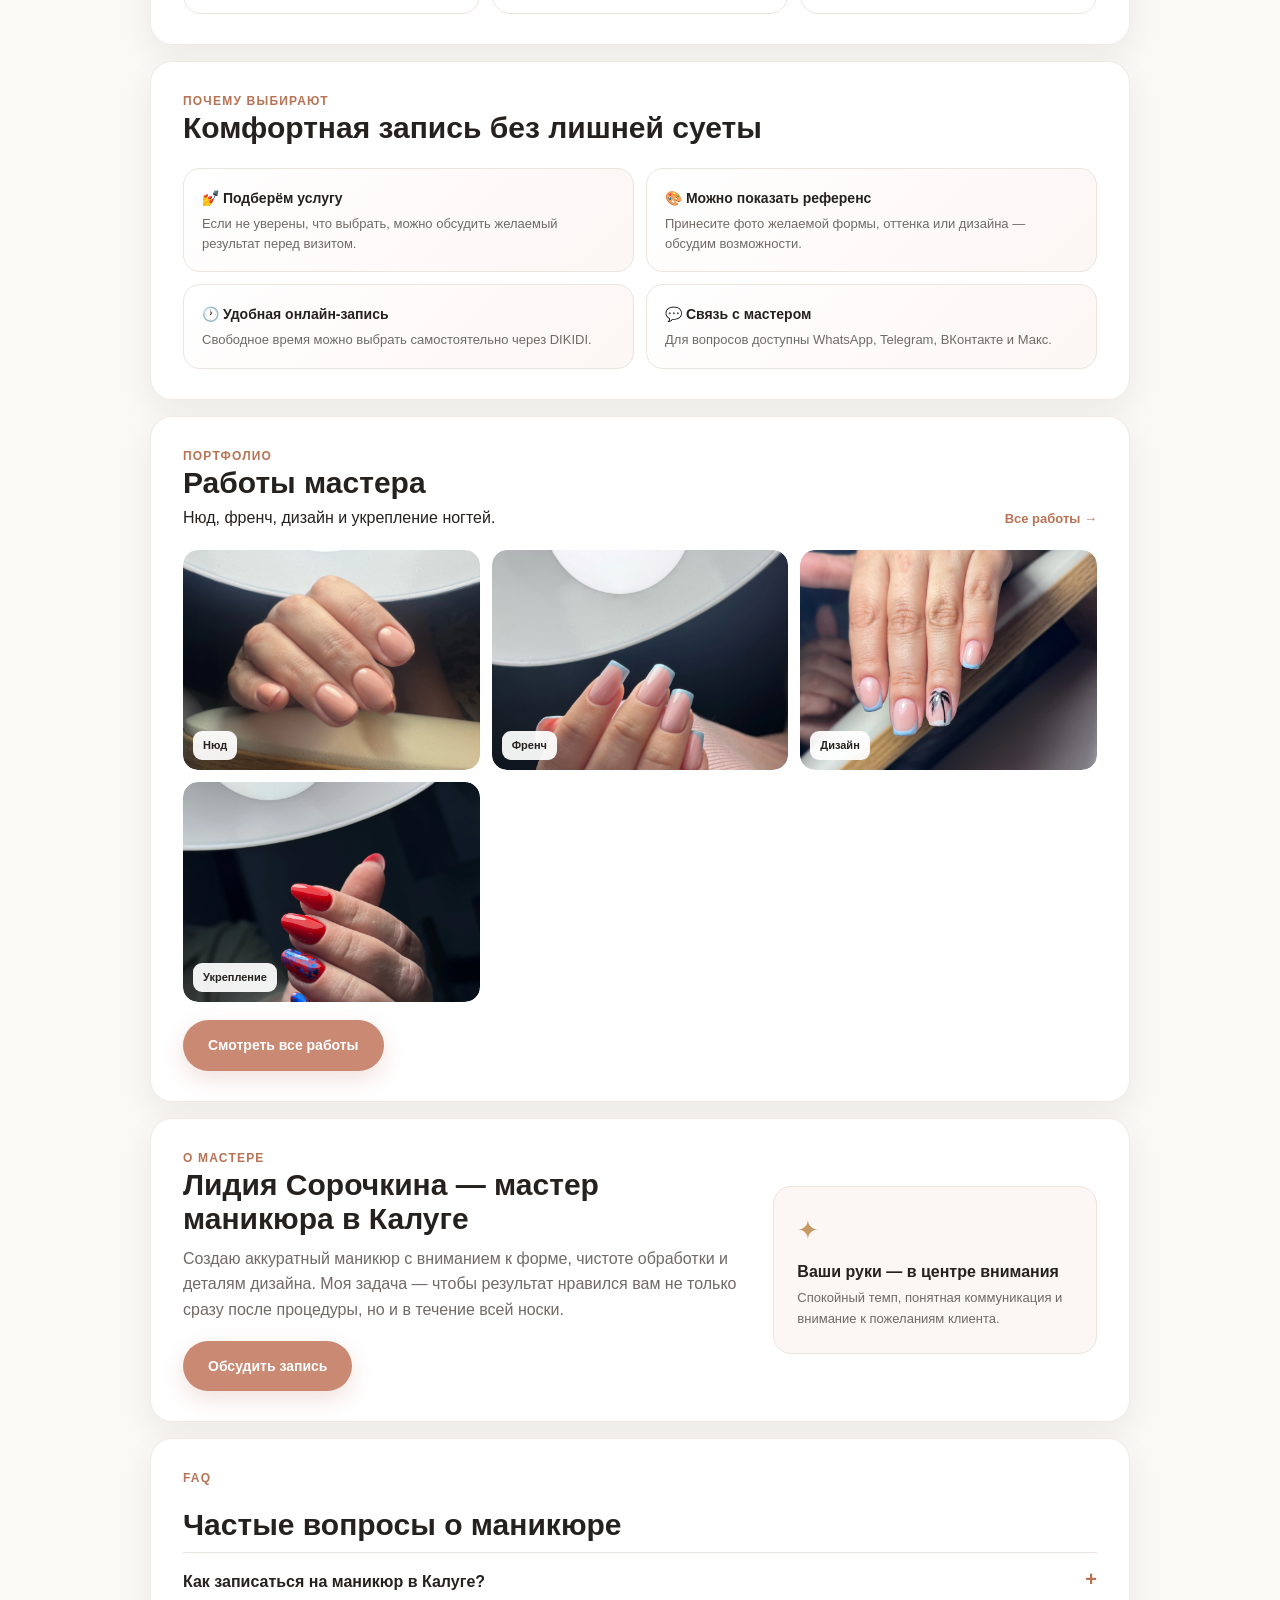
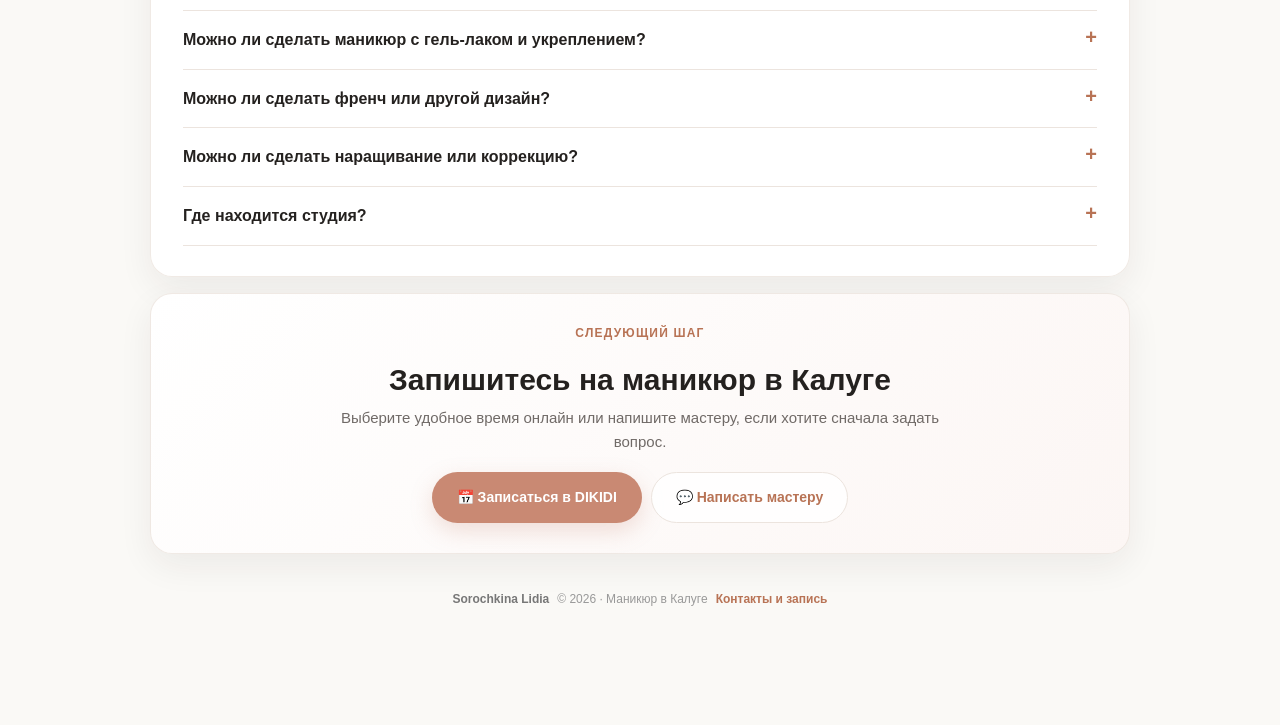
==== commit 28cf527a: "Update index.html" ====
--- a/index.html
+++ b/index.html
@@ -5,6 +5,7 @@
 <meta name="description" content="Sorochkina Lidia — мастер маникюра в Калуге. Маникюр, гель-лак, укрепление, наращивание и дизайн ногтей. Портфолио, цены, отзывы и онлайн-запись.">
 <meta name="theme-color" content="#faf9f6"><meta name="robots" content="index,follow,max-image-preview:large">
 <link rel="canonical" href="https://alexandrsorochkin06-cloud.github.io/lidiya-site/">
+<link rel="icon" href="favicon.svg" type="image/svg+xml">
 <link rel="manifest" href="site.webmanifest">
 <meta property="og:title" content="Sorochkina Lidia — мастер маникюра в Калуге"><meta property="og:description" content="Маникюр, гель-лак, укрепление, наращивание и дизайн ногтей в Калуге. Портфолио, цены и онлайн-запись."><meta property="og:type" content="website"><meta property="og:locale" content="ru_RU"><meta property="og:url" content="https://alexandrsorochkin06-cloud.github.io/lidiya-site/">
 <title>Sorochkina Lidia — мастер маникюра в Калуге</title><link rel="stylesheet" href="style.css">
@@ -13,7 +14,7 @@
 <body><a class="skip-link" href="#main">К содержанию</a><div class="container">
 <nav class="nav-menu" aria-label="Основная навигация"><a href="index.html" class="active">Главная</a><a href="gallery.html">Работы</a><a href="prices.html">Прайс</a><a href="reviews.html">Отзывы</a><a href="booking.html">Запись</a></nav>
 <main id="main">
-<section class="hero"><p class="hero-kicker">SOROCHKINA LIDIA · КАЛУГА</p><h1>Маникюр в Калуге у мастера Sorochkina Lidia</h1><p>Комбинированный маникюр, гель-лак, укрепление, наращивание и дизайн ногтей в спокойной домашней студии на ул. Ленина, 30.</p><div class="hero-actions"><a href="https://dikidi.ru/1671478" class="btn" target="_blank" rel="noopener noreferrer">📅 Записаться онлайн</a><a href="gallery.html" class="btn btn-light">Посмотреть работы</a></div><div class="offer"><p>🎁 Новым клиентам — <strong>скидка 10%</strong> на первое посещение.</p></div><div class="hero-studio"><h3>🏠 Уютная студия в Калуге</h3><p>Спокойная атмосфера, чистота и внимание к деталям — без очередей и посторонней суеты. Адрес: ул. Ленина, 30.</p></div></section>
+<section class="hero"><p class="hero-kicker">SOROCHKINA LIDIA · КАЛУГА</p><h1>Маникюр в Калуге у мастера Sorochkina Lidia</h1><p>Комбинированный маникюр, гель-лак, укрепление, наращивание и дизайн ногтей в спокойной домашней студии на ул. Ленина, 30.</p><div class="hero-actions"><a href="https://dikidi.ru/1671478" class="btn" target="_blank" rel="noopener noreferrer">📅 Записаться онлайн</a><a href="gallery.html" class="btn btn-light">Посмотреть работы</a></div><div class="offer"><p>🎁 Новым клиентам — <strong>скидка 10%</strong> на первое посещение.</p></div><div class="hero-studio"><h3>🏠 Домашняя уютная студия в Калуге</h3><p>Спокойная атмосфера, чистота и внимание к деталям — без очередей и посторонней суеты. Адрес: ул. Ленина, 30.</p></div></section>
 <section class="section"><div class="section-heading"><div><p class="eyebrow">Мастер маникюра в Калуге</p><h2>Аккуратность в каждой детали</h2><p>Комфортный процесс и результат, которым приятно любоваться.</p></div></div><div class="benefits"><div class="benefit-card"><div class="benefit-icon">🧼</div><h3>Чистота и обработка</h3><p>Инструменты проходят обработку, крафт-пакет вскрывается при клиенте.</p></div><div class="benefit-card"><div class="benefit-icon">✨</div><h3>Ровное покрытие</h3><p>Внимание к подготовке, форме и аккуратности нанесения без лишней толщины.</p></div><div class="benefit-card"><div class="benefit-icon">🎨</div><h3>150+ оттенков</h3><p>Нюд, классика, френч и яркие варианты для разных образов и настроения.</p></div></div></section>
 <section class="section"><div class="section-heading"><div><p class="eyebrow">Услуги маникюра в Калуге</p><h2>Что можно сделать у Лидии</h2><p>Выберите процедуру или напишите мастеру, если не уверены, что подойдёт именно вам.</p></div><a class="mini-link" href="prices.html">Весь прайс →</a></div><div class="service-grid"><a class="service-card" href="prices.html"><span class="service-icon">🤍</span><strong>Комбинированный маникюр</strong><span>Аккуратная обработка без покрытия</span><b>800 ₽</b></a><a class="service-card" href="prices.html"><span class="service-icon">✨</span><strong>Маникюр + гель-лак</strong><span>Покрытие, укрепление и выравнивание</span><b>1 600 ₽</b></a><a class="service-card" href="prices.html"><span class="service-icon">💎</span><strong>Наращивание / коррекция</strong><span>Работа с длиной и формой ногтей</span><b>от 1 800 ₽</b></a><a class="service-card" href="prices.html"><span class="service-icon">🛡️</span><strong>Укрепление ногтей</strong><span>Дополнительная прочность и выравнивание</span><b>в составе услуги</b></a><a class="service-card" href="prices.html"><span class="service-icon">🎨</span><strong>Френч и дизайн</strong><span>Акцентный дизайн под ваш референс</span><b>от +200 ₽</b></a><a class="service-card" href="prices.html"><span class="service-icon">🔧</span><strong>Ремонт ногтей</strong><span>Восстановление повреждённых ногтей</span><b>от 100 ₽</b></a></div></section>
 <section class="section"><div class="section-heading"><div><p class="eyebrow">Почему выбирают</p><h2>Комфортная запись без лишней суеты</h2></div></div><div class="trust-grid"><div class="trust-item"><strong>💅 Подберём услугу</strong><span>Если не уверены, что выбрать, можно обсудить желаемый результат перед визитом.</span></div><div class="trust-item"><strong>🎨 Можно показать референс</strong><span>Принесите фото желаемой формы, оттенка или дизайна — обсудим возможности.</span></div><div class="trust-item"><strong>🕐 Удобная онлайн-запись</strong><span>Свободное время можно выбрать самостоятельно через DIKIDI.</span></div><div class="trust-item"><strong>💬 Связь с мастером</strong><span>Для вопросов доступны WhatsApp, Telegram, ВКонтакте и Макс.</span></div></div></section>
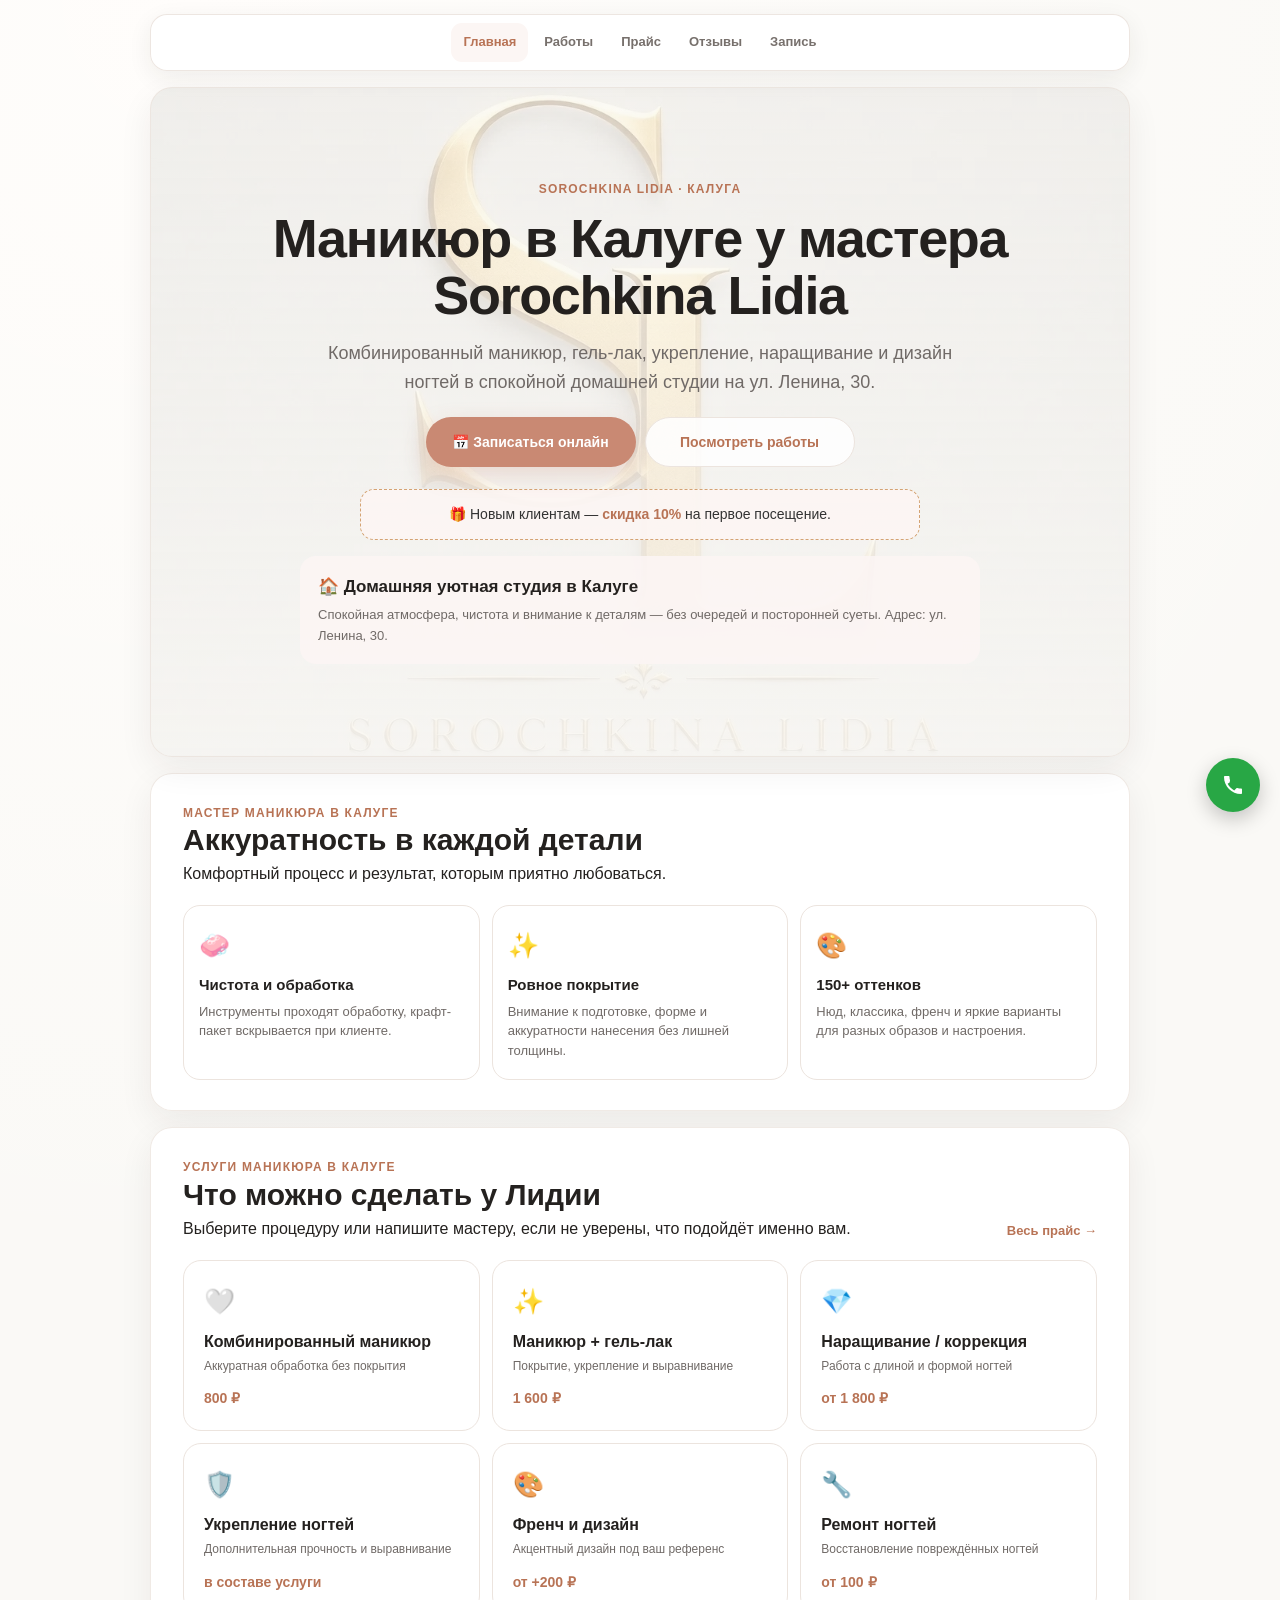
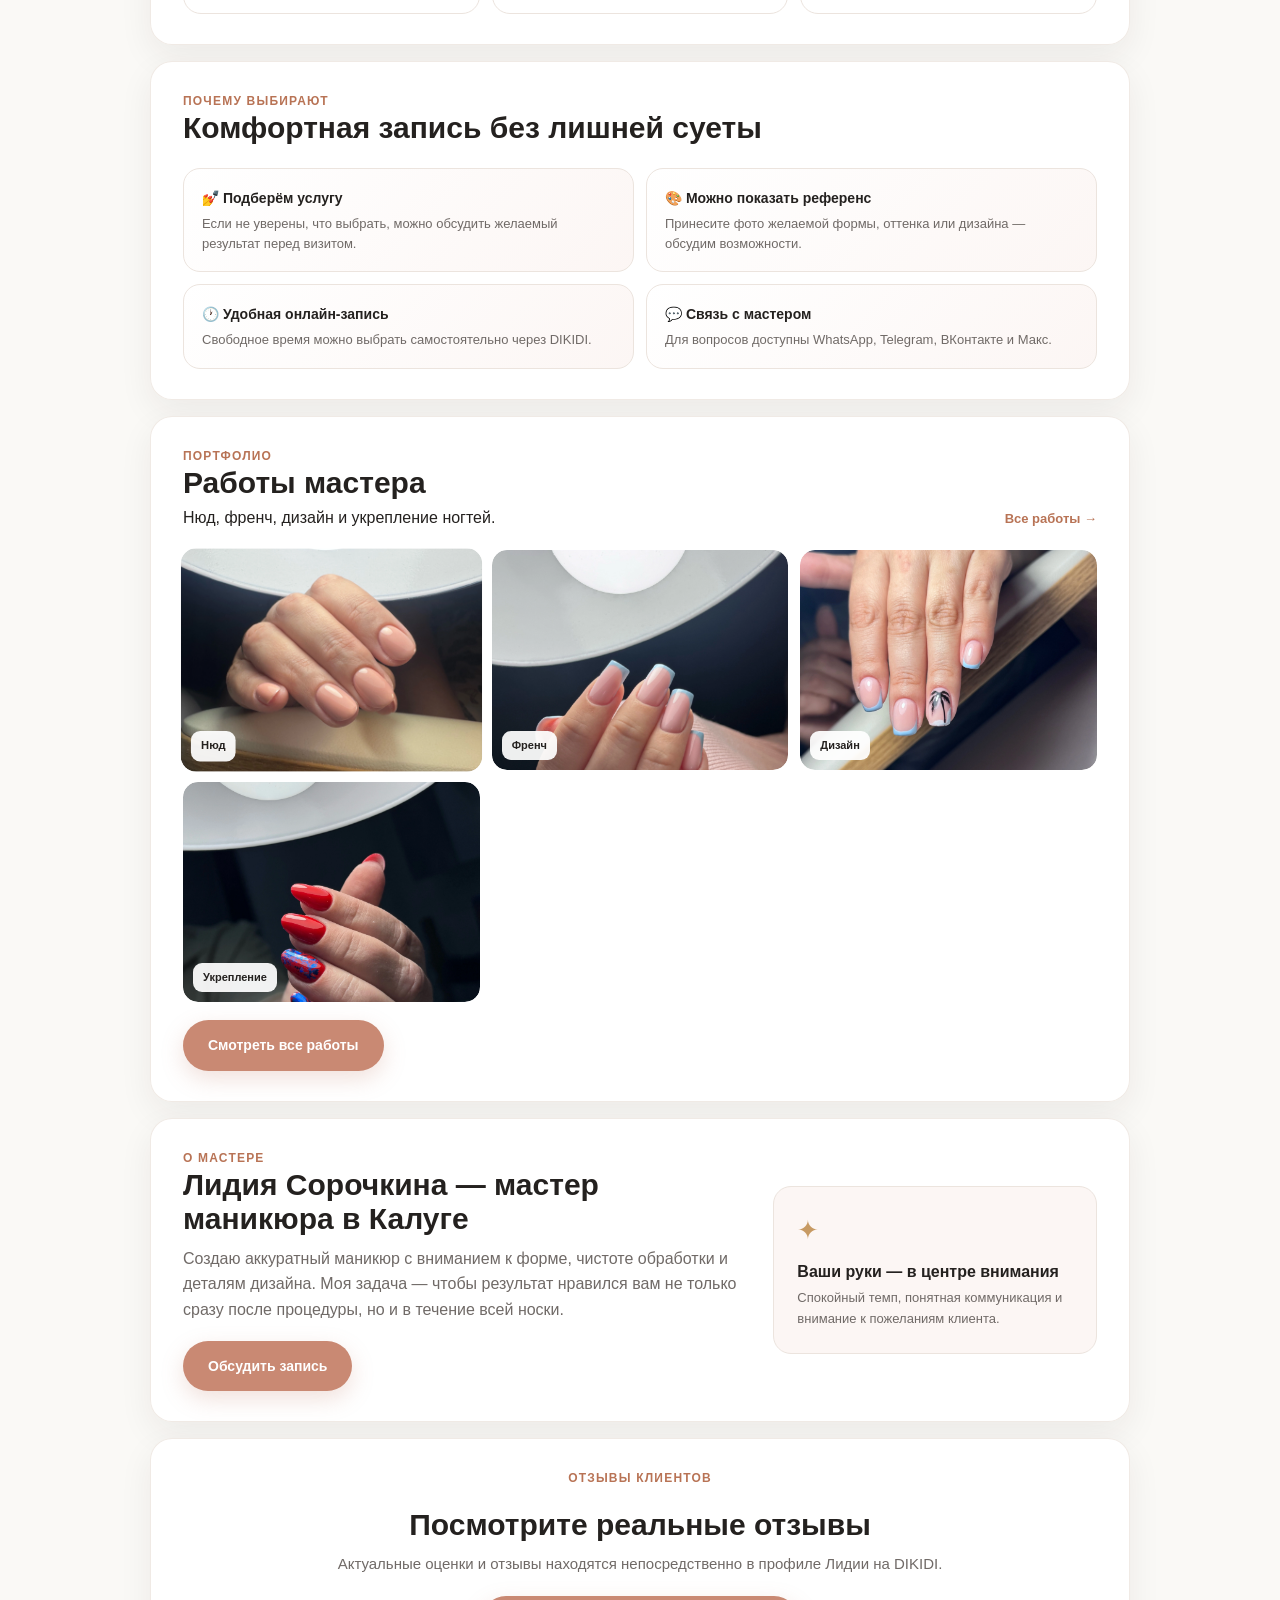
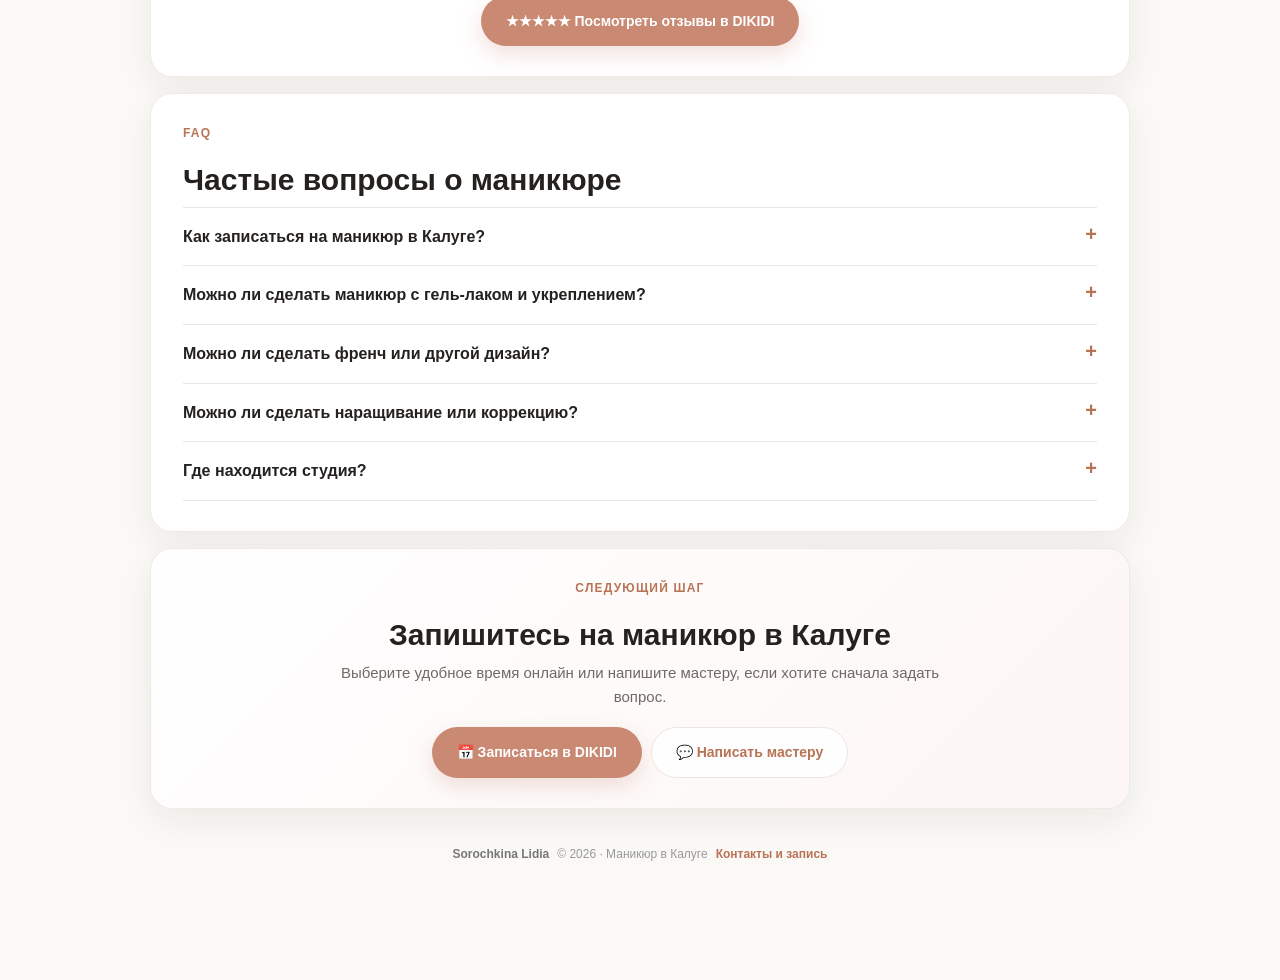
==== commit 60bd082a: "Add direct DIKIDI reviews and subtle homepage visual emphasis" ====
--- a/index.html
+++ b/index.html
@@ -5,8 +5,7 @@
 <meta name="description" content="Sorochkina Lidia — мастер маникюра в Калуге. Маникюр, гель-лак, укрепление, наращивание и дизайн ногтей. Портфолио, цены, отзывы и онлайн-запись.">
 <meta name="theme-color" content="#faf9f6"><meta name="robots" content="index,follow,max-image-preview:large">
 <link rel="canonical" href="https://alexandrsorochkin06-cloud.github.io/lidiya-site/">
-<link rel="icon" href="favicon.svg" type="image/svg+xml">
-<link rel="manifest" href="site.webmanifest">
+<link rel="icon" href="favicon.svg" type="image/svg+xml"><link rel="manifest" href="site.webmanifest">
 <meta property="og:title" content="Sorochkina Lidia — мастер маникюра в Калуге"><meta property="og:description" content="Маникюр, гель-лак, укрепление, наращивание и дизайн ногтей в Калуге. Портфолио, цены и онлайн-запись."><meta property="og:type" content="website"><meta property="og:locale" content="ru_RU"><meta property="og:url" content="https://alexandrsorochkin06-cloud.github.io/lidiya-site/">
 <title>Sorochkina Lidia — мастер маникюра в Калуге</title><link rel="stylesheet" href="style.css">
 <script type="application/ld+json">{"@context":"https://schema.org","@type":"NailSalon","name":"Sorochkina Lidia","description":"Мастер маникюра в Калуге: маникюр, гель-лак, укрепление, наращивание и дизайн ногтей.","url":"https://alexandrsorochkin06-cloud.github.io/lidiya-site/","telephone":"+79208876591","priceRange":"₽₽","areaServed":{"@type":"City","name":"Калуга"},"address":{"@type":"PostalAddress","streetAddress":"ул. Ленина, 30","addressLocality":"Калуга","addressRegion":"Калужская область","postalCode":"248000","addressCountry":"RU"},"serviceType":["Комбинированный маникюр","Маникюр с гель-лаком","Укрепление ногтей","Наращивание ногтей","Коррекция ногтей","Френч","Дизайн ногтей","Ремонт ногтей"],"sameAs":["https://vk.com/id_sorochkina.lidia","https://t.me/princess1118L","https://dikidi.ru/1671478"]}</script>
@@ -14,14 +13,15 @@
 <body><a class="skip-link" href="#main">К содержанию</a><div class="container">
 <nav class="nav-menu" aria-label="Основная навигация"><a href="index.html" class="active">Главная</a><a href="gallery.html">Работы</a><a href="prices.html">Прайс</a><a href="reviews.html">Отзывы</a><a href="booking.html">Запись</a></nav>
 <main id="main">
-<section class="hero"><p class="hero-kicker">SOROCHKINA LIDIA · КАЛУГА</p><h1>Маникюр в Калуге у мастера Sorochkina Lidia</h1><p>Комбинированный маникюр, гель-лак, укрепление, наращивание и дизайн ногтей в спокойной домашней студии на ул. Ленина, 30.</p><div class="hero-actions"><a href="https://dikidi.ru/1671478" class="btn" target="_blank" rel="noopener noreferrer">📅 Записаться онлайн</a><a href="gallery.html" class="btn btn-light">Посмотреть работы</a></div><div class="offer"><p>🎁 Новым клиентам — <strong>скидка 10%</strong> на первое посещение.</p></div><div class="hero-studio"><h3>🏠 Домашняя уютная студия в Калуге</h3><p>Спокойная атмосфера, чистота и внимание к деталям — без очередей и посторонней суеты. Адрес: ул. Ленина, 30.</p></div></section>
+<section class="hero" style="position:relative;overflow:hidden"><p class="hero-kicker">SOROCHKINA LIDIA · КАЛУГА</p><h1 style="max-width:760px">Маникюр в Калуге у мастера Sorochkina Lidia</h1><p style="max-width:650px">Комбинированный маникюр, гель-лак, укрепление, наращивание и дизайн ногтей в спокойной домашней студии на ул. Ленина, 30.</p><div class="hero-actions"><a href="https://dikidi.ru/1671478" class="btn" target="_blank" rel="noopener noreferrer">📅 Записаться онлайн</a><a href="gallery.html" class="btn btn-light">Посмотреть работы</a></div><div class="offer"><p>🎁 Новым клиентам — <strong>скидка 10%</strong> на первое посещение.</p></div><div class="hero-studio"><h3>🏠 Домашняя уютная студия в Калуге</h3><p>Спокойная атмосфера, чистота и внимание к деталям — без очередей и посторонней суеты. Адрес: ул. Ленина, 30.</p></div></section>
 <section class="section"><div class="section-heading"><div><p class="eyebrow">Мастер маникюра в Калуге</p><h2>Аккуратность в каждой детали</h2><p>Комфортный процесс и результат, которым приятно любоваться.</p></div></div><div class="benefits"><div class="benefit-card"><div class="benefit-icon">🧼</div><h3>Чистота и обработка</h3><p>Инструменты проходят обработку, крафт-пакет вскрывается при клиенте.</p></div><div class="benefit-card"><div class="benefit-icon">✨</div><h3>Ровное покрытие</h3><p>Внимание к подготовке, форме и аккуратности нанесения без лишней толщины.</p></div><div class="benefit-card"><div class="benefit-icon">🎨</div><h3>150+ оттенков</h3><p>Нюд, классика, френч и яркие варианты для разных образов и настроения.</p></div></div></section>
 <section class="section"><div class="section-heading"><div><p class="eyebrow">Услуги маникюра в Калуге</p><h2>Что можно сделать у Лидии</h2><p>Выберите процедуру или напишите мастеру, если не уверены, что подойдёт именно вам.</p></div><a class="mini-link" href="prices.html">Весь прайс →</a></div><div class="service-grid"><a class="service-card" href="prices.html"><span class="service-icon">🤍</span><strong>Комбинированный маникюр</strong><span>Аккуратная обработка без покрытия</span><b>800 ₽</b></a><a class="service-card" href="prices.html"><span class="service-icon">✨</span><strong>Маникюр + гель-лак</strong><span>Покрытие, укрепление и выравнивание</span><b>1 600 ₽</b></a><a class="service-card" href="prices.html"><span class="service-icon">💎</span><strong>Наращивание / коррекция</strong><span>Работа с длиной и формой ногтей</span><b>от 1 800 ₽</b></a><a class="service-card" href="prices.html"><span class="service-icon">🛡️</span><strong>Укрепление ногтей</strong><span>Дополнительная прочность и выравнивание</span><b>в составе услуги</b></a><a class="service-card" href="prices.html"><span class="service-icon">🎨</span><strong>Френч и дизайн</strong><span>Акцентный дизайн под ваш референс</span><b>от +200 ₽</b></a><a class="service-card" href="prices.html"><span class="service-icon">🔧</span><strong>Ремонт ногтей</strong><span>Восстановление повреждённых ногтей</span><b>от 100 ₽</b></a></div></section>
 <section class="section"><div class="section-heading"><div><p class="eyebrow">Почему выбирают</p><h2>Комфортная запись без лишней суеты</h2></div></div><div class="trust-grid"><div class="trust-item"><strong>💅 Подберём услугу</strong><span>Если не уверены, что выбрать, можно обсудить желаемый результат перед визитом.</span></div><div class="trust-item"><strong>🎨 Можно показать референс</strong><span>Принесите фото желаемой формы, оттенка или дизайна — обсудим возможности.</span></div><div class="trust-item"><strong>🕐 Удобная онлайн-запись</strong><span>Свободное время можно выбрать самостоятельно через DIKIDI.</span></div><div class="trust-item"><strong>💬 Связь с мастером</strong><span>Для вопросов доступны WhatsApp, Telegram, ВКонтакте и Макс.</span></div></div></section>
-<section class="section"><div class="section-heading"><div><p class="eyebrow">Портфолио</p><h2>Работы мастера</h2><p>Нюд, френч, дизайн и укрепление ногтей.</p></div><a class="mini-link" href="gallery.html">Все работы →</a></div><div class="gallery-grid home-gallery"><div class="gallery-card"><img src="photo1.jpg" alt="Нюдовый маникюр — работа Sorochkina Lidia в Калуге" class="gallery-img" loading="lazy"><span class="gallery-label">Нюд</span></div><div class="gallery-card"><img src="photo2.jpg" alt="Французский маникюр — работа Sorochkina Lidia в Калуге" class="gallery-img" loading="lazy"><span class="gallery-label">Френч</span></div><div class="gallery-card"><img src="photo3.jpg" alt="Маникюр с дизайном — работа Sorochkina Lidia в Калуге" class="gallery-img" loading="lazy"><span class="gallery-label">Дизайн</span></div><div class="gallery-card"><img src="photo4.jpg" alt="Маникюр с укреплением — работа Sorochkina Lidia в Калуге" class="gallery-img" loading="lazy"><span class="gallery-label">Укрепление</span></div></div><a href="gallery.html" class="btn" style="margin-top:18px">Смотреть все работы</a></section>
+<section class="section"><div class="section-heading"><div><p class="eyebrow">Портфолио</p><h2>Работы мастера</h2><p>Нюд, френч, дизайн и укрепление ногтей.</p></div><a class="mini-link" href="gallery.html">Все работы →</a></div><div class="gallery-grid home-gallery"><div class="gallery-card" style="transform:scale(1.015);z-index:1"><img src="photo1.jpg" alt="Нюдовый маникюр — работа Sorochkina Lidia в Калуге" class="gallery-img" loading="lazy"><span class="gallery-label">Нюд</span></div><div class="gallery-card"><img src="photo2.jpg" alt="Французский маникюр — работа Sorochkina Lidia в Калуге" class="gallery-img" loading="lazy"><span class="gallery-label">Френч</span></div><div class="gallery-card"><img src="photo3.jpg" alt="Маникюр с дизайном — работа Sorochkina Lidia в Калуге" class="gallery-img" loading="lazy"><span class="gallery-label">Дизайн</span></div><div class="gallery-card"><img src="photo4.jpg" alt="Маникюр с укреплением — работа Sorochkina Lidia в Калуге" class="gallery-img" loading="lazy"><span class="gallery-label">Укрепление</span></div></div><a href="gallery.html" class="btn" style="margin-top:18px">Смотреть все работы</a></section>
 <section class="section about-section"><div class="about-copy"><p class="eyebrow">О мастере</p><h2>Лидия Сорочкина — мастер маникюра в Калуге</h2><p>Создаю аккуратный маникюр с вниманием к форме, чистоте обработки и деталям дизайна. Моя задача — чтобы результат нравился вам не только сразу после процедуры, но и в течение всей носки.</p><a href="booking.html" class="btn">Обсудить запись</a></div><div class="about-note"><span>✦</span><strong>Ваши руки — в центре внимания</strong><p>Спокойный темп, понятная коммуникация и внимание к пожеланиям клиента.</p></div></section>
+<section class="section" style="text-align:center"><p class="eyebrow">Отзывы клиентов</p><h2>Посмотрите реальные отзывы</h2><p>Актуальные оценки и отзывы находятся непосредственно в профиле Лидии на DIKIDI.</p><a href="https://dikidi.ru/1671478" class="btn" target="_blank" rel="noopener noreferrer">★★★★★ Посмотреть отзывы в DIKIDI</a></section>
 <section class="section faq-section"><p class="eyebrow">FAQ</p><h2>Частые вопросы о маникюре</h2><details><summary>Как записаться на маникюр в Калуге?</summary><p>Самый быстрый способ — открыть онлайн-запись DIKIDI и выбрать подходящее время. Для вопросов можно написать мастеру.</p></details><details><summary>Можно ли сделать маникюр с гель-лаком и укреплением?</summary><p>Да, услуга «Маникюр + гель-лак» включает укрепление и выравнивание. Актуальная стоимость указана в прайсе.</p></details><details><summary>Можно ли сделать френч или другой дизайн?</summary><p>Да. Можно заранее показать референс, чтобы обсудить желаемый результат и возможность его выполнения.</p></details><details><summary>Можно ли сделать наращивание или коррекцию?</summary><p>Да, выполняются наращивание и коррекция. Стоимость начинается от 1 800 ₽ и зависит от объёма работы.</p></details><details><summary>Где находится студия?</summary><p>Студия находится в Калуге по адресу: ул. Ленина, 30. Точные организационные детали визита уточняются при записи.</p></details></section>
 <section class="section final-cta"><p class="eyebrow">Следующий шаг</p><h2>Запишитесь на маникюр в Калуге</h2><p>Выберите удобное время онлайн или напишите мастеру, если хотите сначала задать вопрос.</p><div class="hero-actions"><a href="https://dikidi.ru/1671478" class="btn" target="_blank" rel="noopener noreferrer">📅 Записаться в DIKIDI</a><a href="booking.html" class="btn btn-light">💬 Написать мастеру</a></div></section>
 </main><footer class="footer"><strong>Sorochkina Lidia</strong><span>© 2026 · Маникюр в Калуге</span><a href="booking.html">Контакты и запись</a></footer></div>
-<a href="tel:+79208876591" class="phone-float-btn" aria-label="Позвонить мастеру"><svg xmlns="http://www.w3.org/2000/svg" viewBox="0 0 24 24" fill="white" width="24" height="24" aria-hidden="true"><path d="M6.62 10.79c1.44 2.83 3.76 5.14 6.59 6.59l2.2-2.2c.27-.27.67-.36 1.02-.24 1.12.37 2.33.57 3.57.57.55 0 1 .45 1 1V20c0 .55-.45 1-1 1-9.39 0-17-7.61-17-17 0-.55.45-1 1-1h3.5c.55 0 1 .45 1 1 0 1.25.2 2.45.57 3.57.11.35.03.74-.25 1.02-.28.28-.36.67-.25 1.02z"/></svg></a><div class="mobile-cta"><a class="cta-primary" href="https://dikidi.ru/1671478" target="_blank" rel="noopener noreferrer">📅 Записаться</a><a class="cta-secondary" href="booking.html">💬 Написать мастеру</a></div><script src="script.js" defer></script>
+<a href="tel:+79208876591" class="phone-float-btn" aria-label="Позвонить мастеру"><svg xmlns="http://www.w3.org/2000/svg" viewBox="0 0 24 24" fill="white" width="24" height="24" aria-hidden="true"><path d="M6.62 10.79c1.44 2.83 3.76 5.14 6.59 6.59l2.2-2.2c.27-.27.67-.36 1.02-.24 1.12.37 2.33.57 3.57.57.55 0 1 .45 1 1V20c0 .55-.45 1-1 1-9.39 0-17-7.61-17-17 0-.55.45-1 1-1h3.5c.55 0 1 .45 1 1 0 1.25.2 2.45.57 3.57-.28.28-.36.67-.25 1.02.11.35.03.74-.25 1.02z"/></svg></a><div class="mobile-cta"><a class="cta-primary" href="https://dikidi.ru/1671478" target="_blank" rel="noopener noreferrer">📅 Записаться</a><a class="cta-secondary" href="booking.html">💬 Написать мастеру</a></div><script src="script.js" defer></script>
 </body></html>
